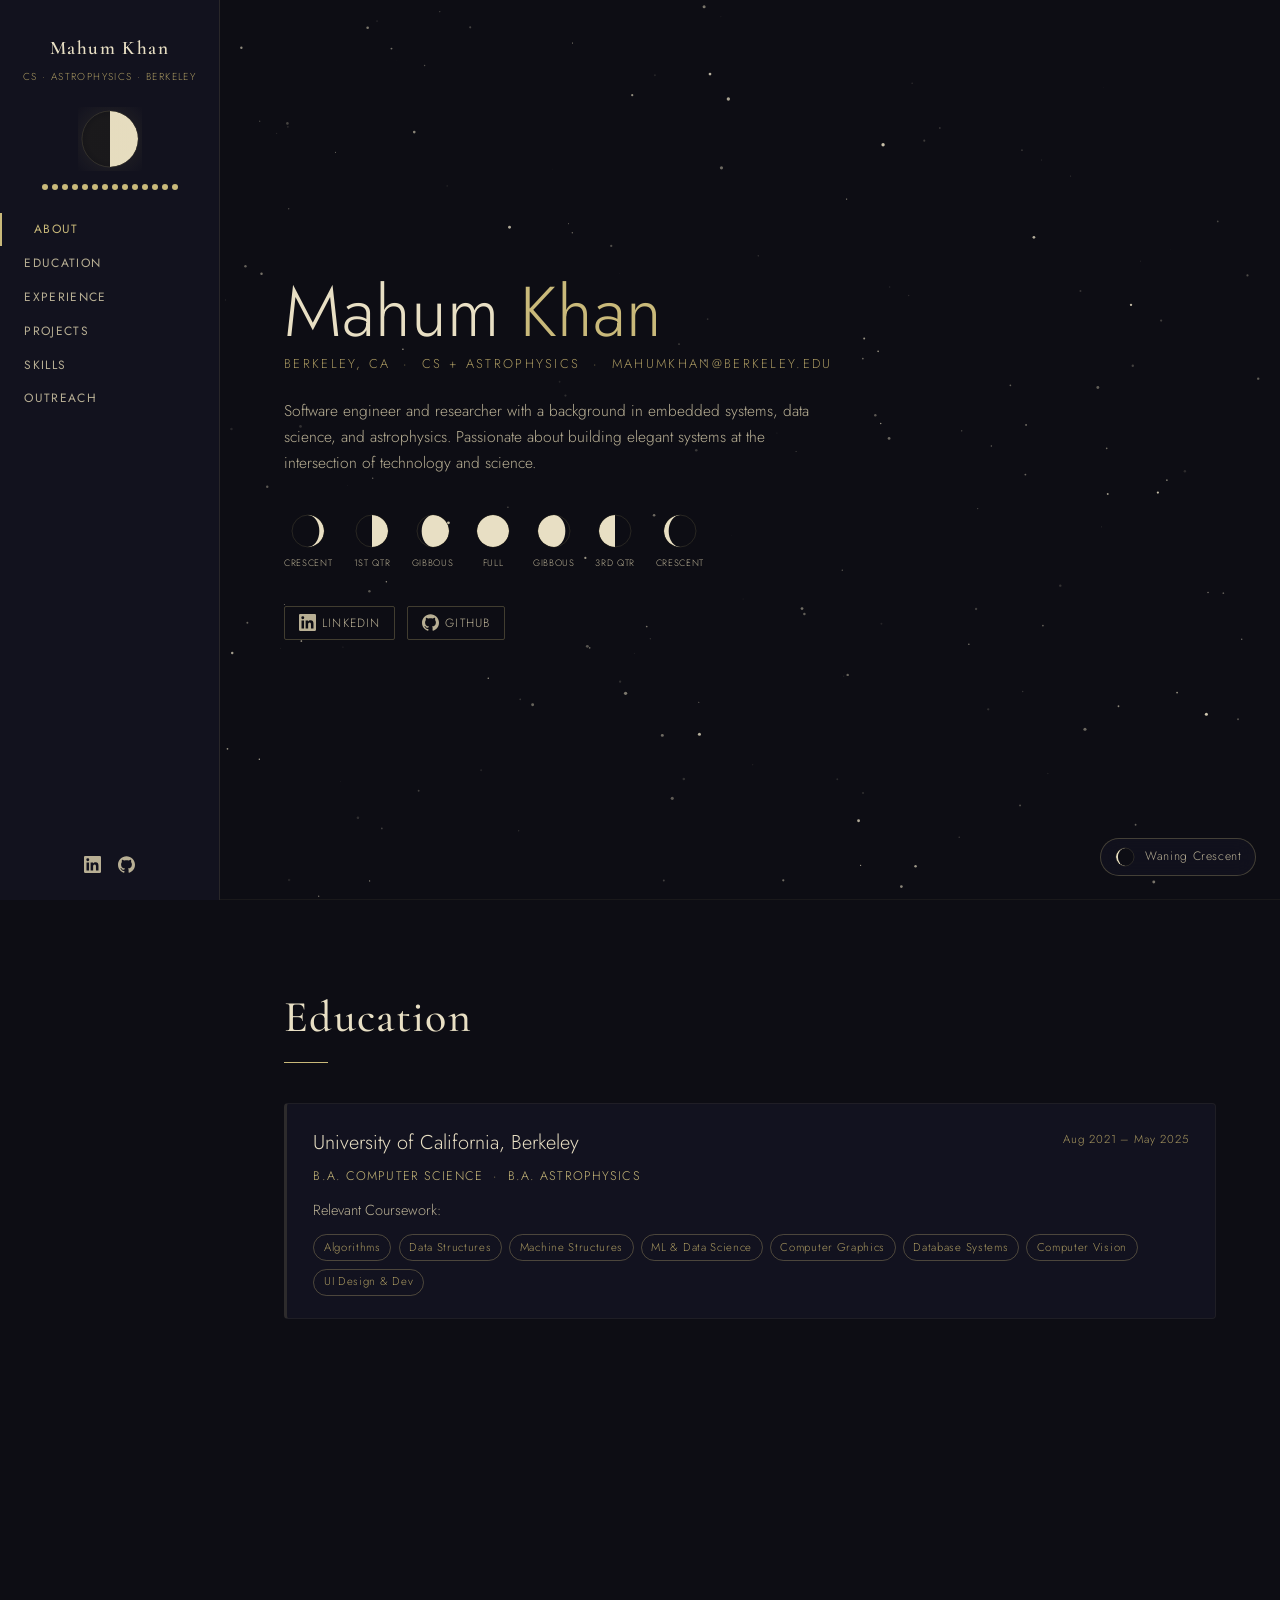
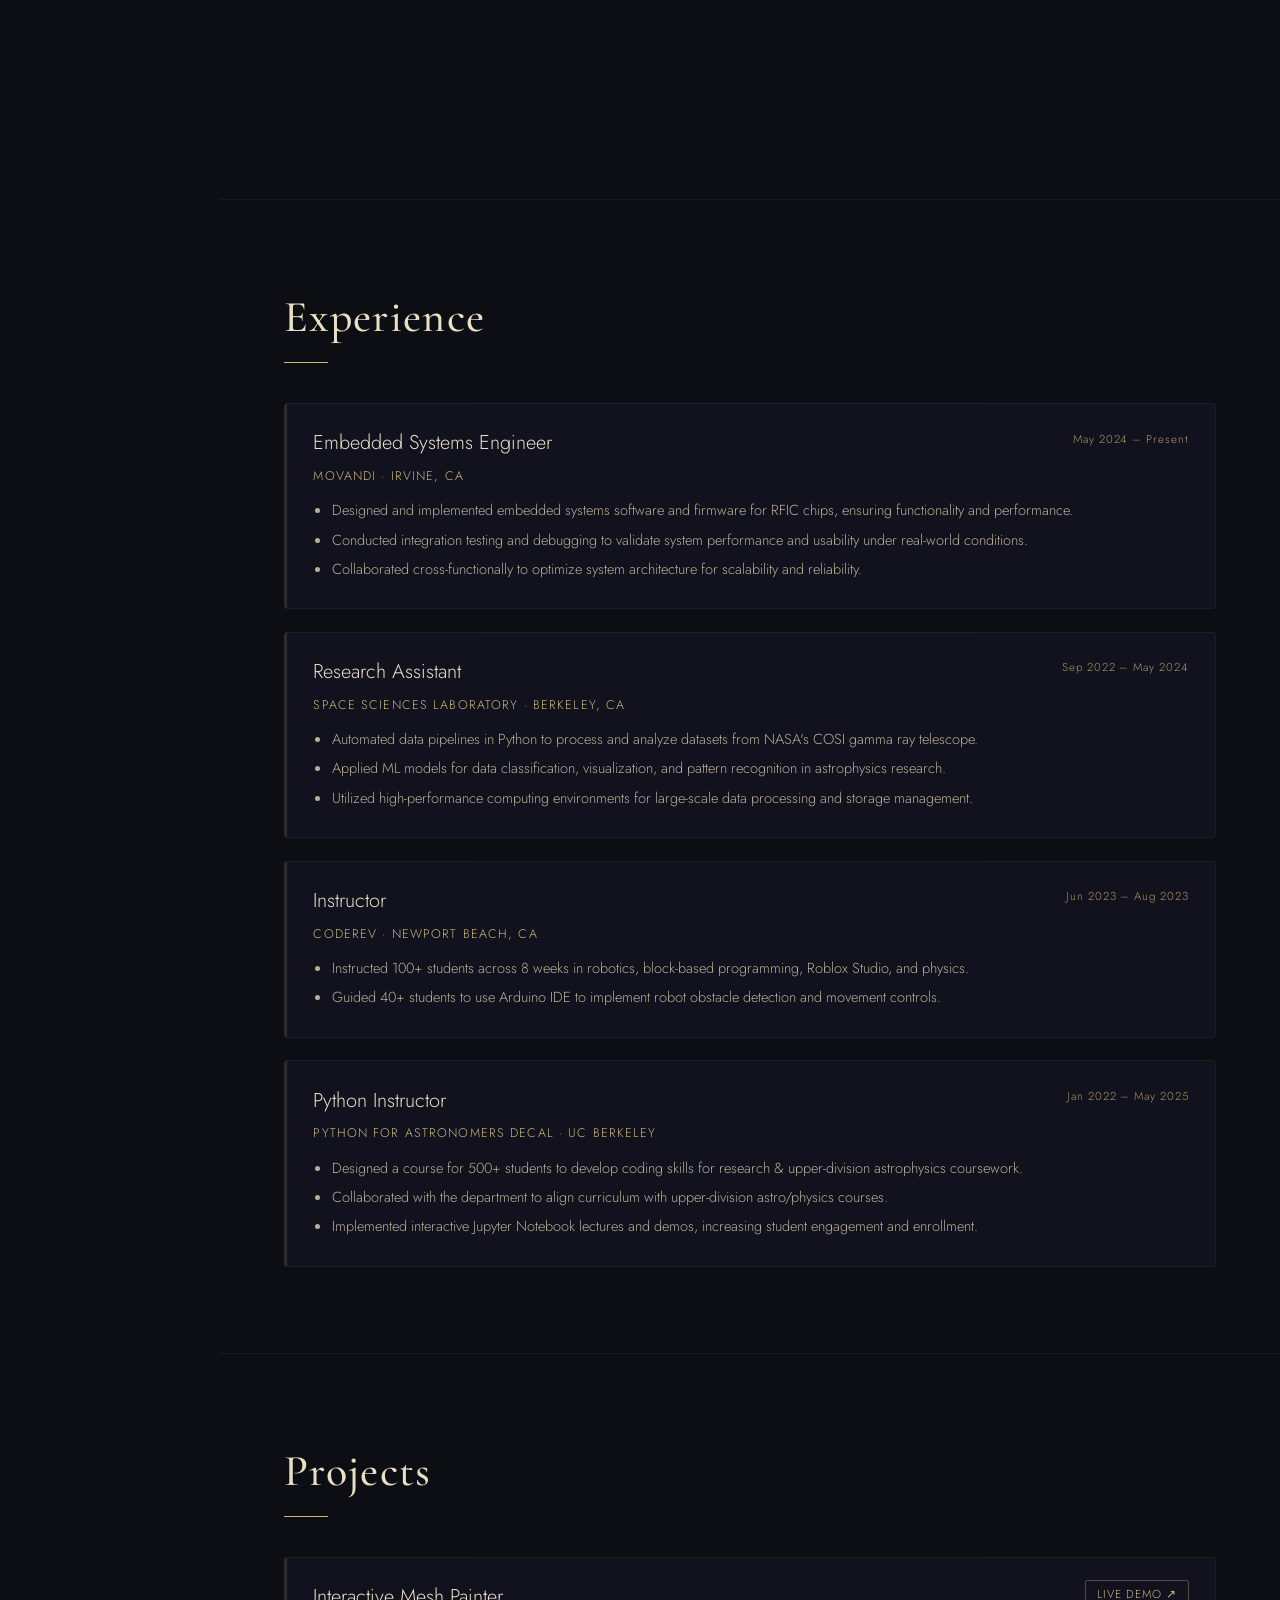
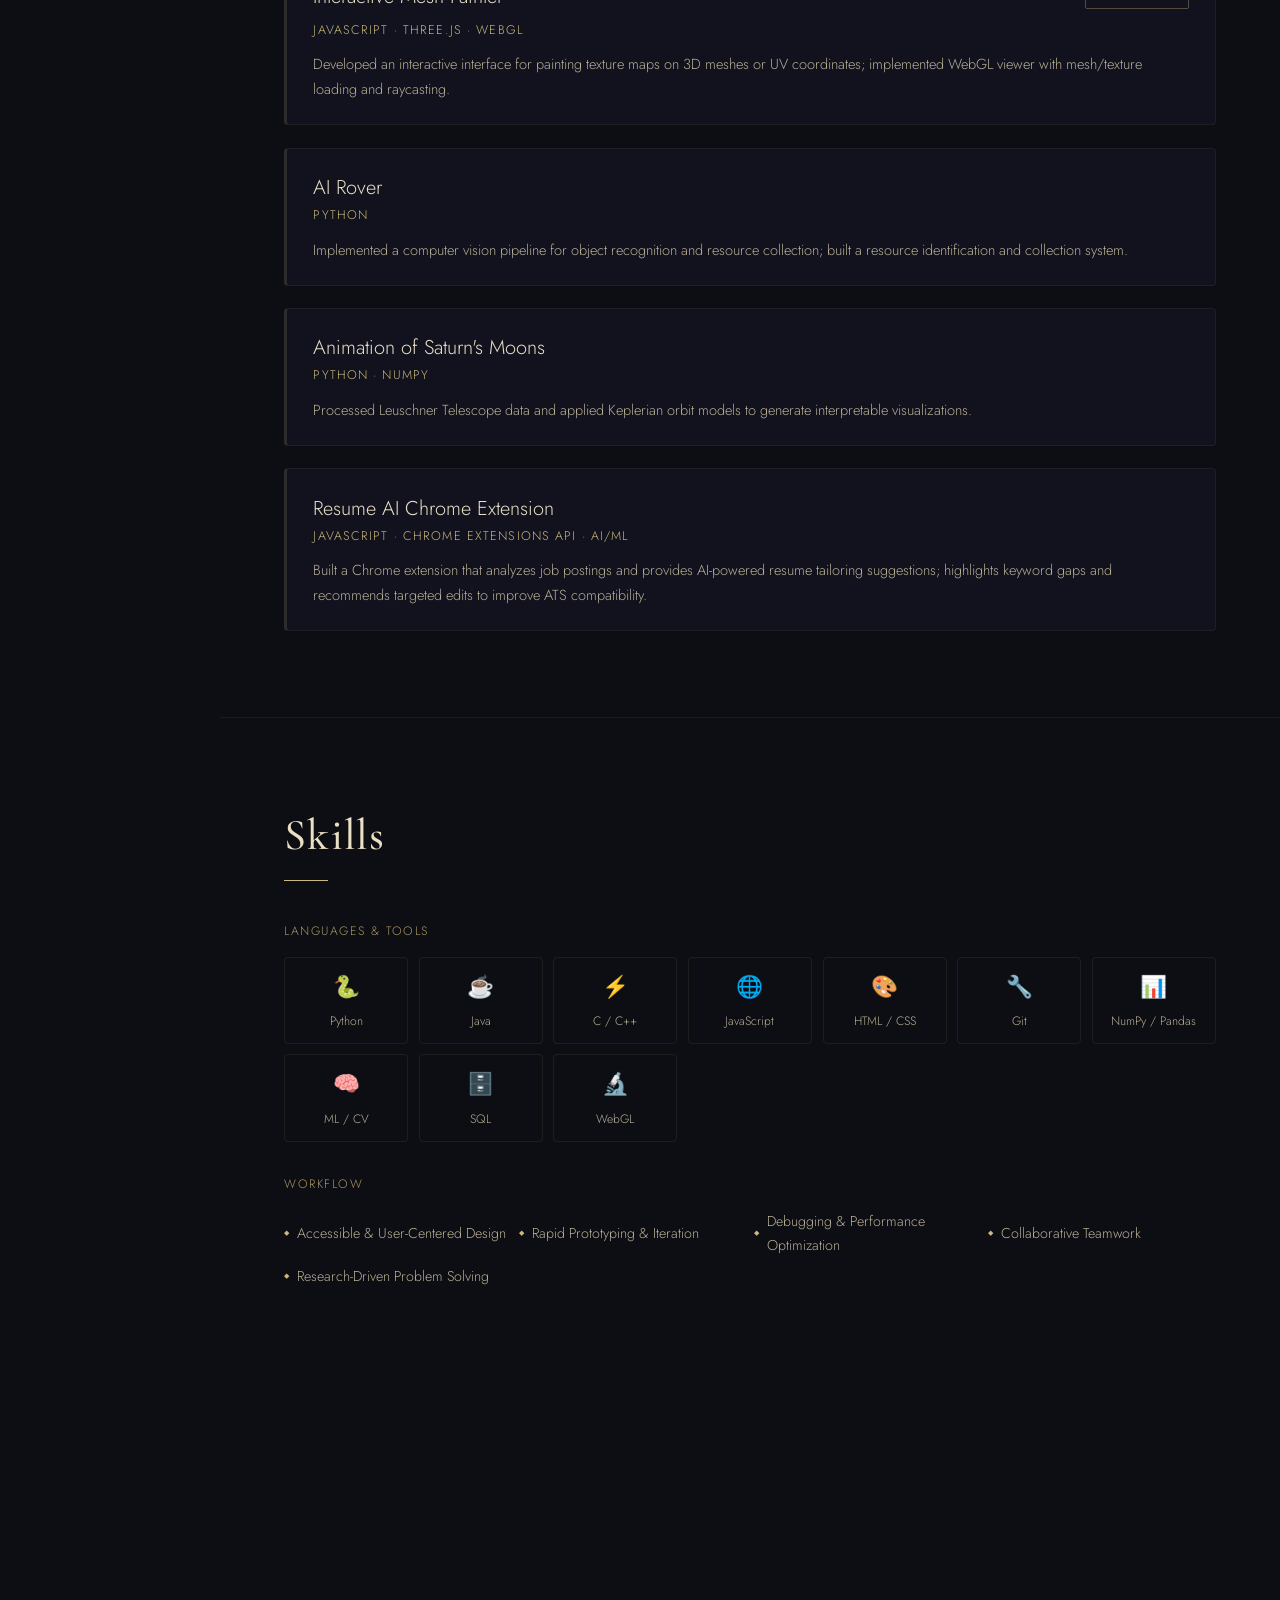
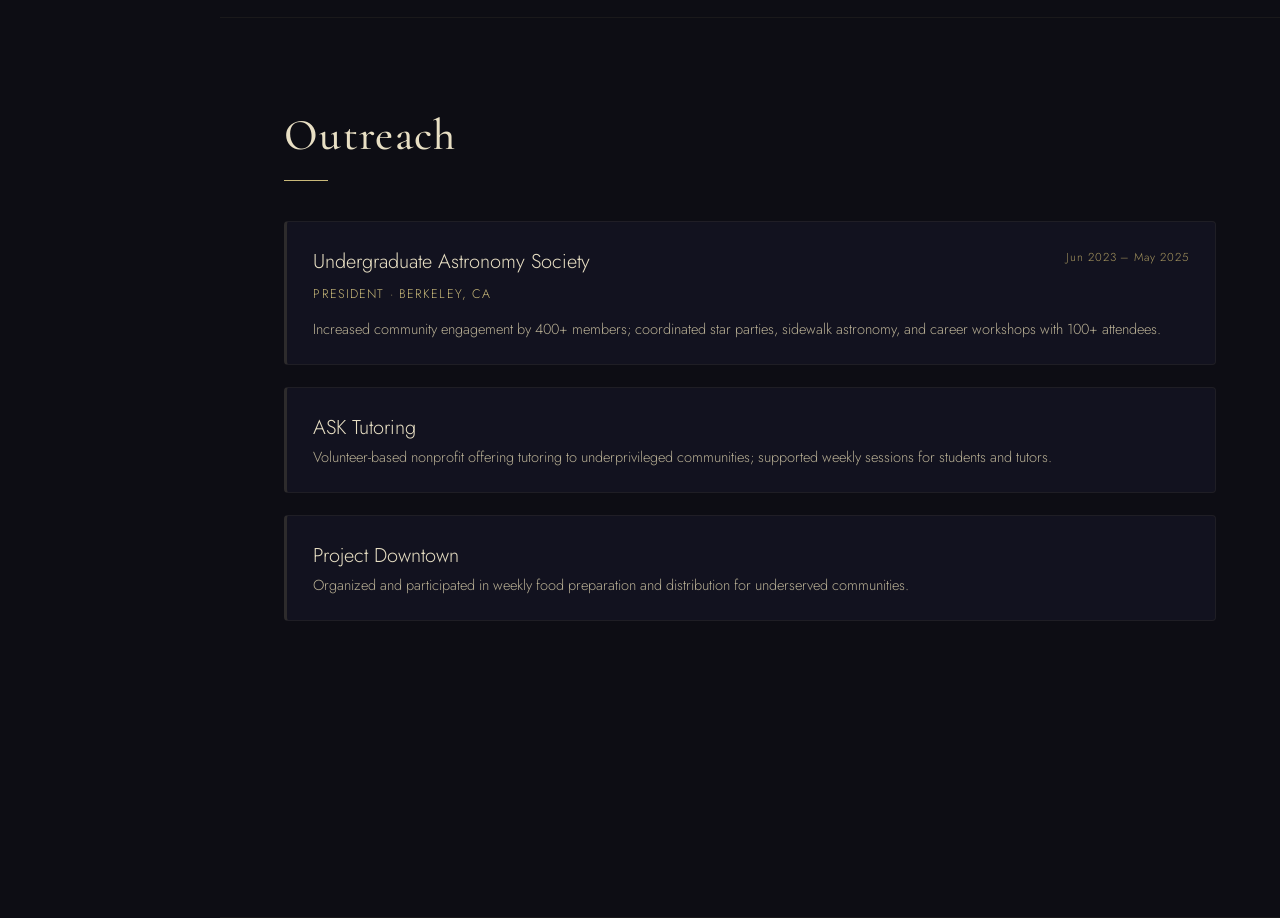
==== index.html @ d9995f53 "Add Interactive Mesh Painter demo as live sub-page - Copied project into demo/ folder (Three.js WebG" ====
<!DOCTYPE html>
<html lang="en">
<head>
  <meta charset="utf-8">
  <meta name="viewport" content="width=device-width, initial-scale=1">
  <meta name="description" content="Mahum Khan — CS + Astrophysics, UC Berkeley">
  <title>Mahum Khan</title>
  <link rel="icon" href="data:image/svg+xml,<svg xmlns='http://www.w3.org/2000/svg' viewBox='0 0 100 100'><text y='.9em' font-size='90'>🌙</text></svg>">
  <link rel="preconnect" href="https://fonts.googleapis.com">
  <link rel="preconnect" href="https://fonts.gstatic.com" crossorigin>
  <link href="https://fonts.googleapis.com/css2?family=Cormorant+Garamond:ital,wght@0,300;0,400;0,500;0,600;0,700;1,400&family=Jost:wght@300;400;500;600&display=swap" rel="stylesheet">
  <style>
    *, *::before, *::after { box-sizing: border-box; margin: 0; padding: 0; }

    :root {
      --navy:      #0d0d14;
      --navy-mid:  #12121e;
      --navy-card: rgba(26,26,46,0.45);
      --gold:      #c9b97a;
      --gold-dim:  #a99860;
      --cream:     #e8dfc4;
      --cream-dim: #b8af94;
      --sidebar-w: 220px;
    }

    html { scroll-behavior: smooth; }

    body {
      background: var(--navy);
      color: var(--cream);
      font-family: 'Jost', sans-serif;
      font-weight: 300;
      line-height: 1.7;
      overflow-x: hidden;
    }

    h1, h2, h3, h4 {
      font-family: 'Cormorant Garamond', serif;
      font-weight: 500;
      letter-spacing: 0.03em;
    }

    a { color: var(--gold); text-decoration: none; transition: color 0.2s; }
    a:hover { color: var(--cream); }

    /* ── Starfield ── */
    #starfield {
      position: fixed;
      inset: 0;
      z-index: 0;
      pointer-events: none;
    }

    /* ── Sidebar ── */
    #sidebar {
      position: fixed;
      left: 0; top: 0; bottom: 0;
      width: var(--sidebar-w);
      background: var(--navy-mid);
      border-right: 1px solid rgba(201,185,122,0.12);
      z-index: 10;
      display: flex;
      flex-direction: column;
      align-items: center;
      padding: 2rem 0 1.5rem;
    }

    #sidebar-name {
      font-family: 'Cormorant Garamond', serif;
      font-size: 1.2rem;
      font-weight: 600;
      color: var(--cream);
      letter-spacing: 0.08em;
      text-align: center;
      padding: 0 1rem;
      margin-bottom: 0.2rem;
    }

    #sidebar-sub {
      font-size: 0.63rem;
      color: var(--gold-dim);
      letter-spacing: 0.14em;
      text-transform: uppercase;
      text-align: center;
      padding: 0 1rem;
      margin-bottom: 1.4rem;
    }

    #moon-canvas {
      display: block;
      margin: 0 auto 0.8rem;
    }

    #phase-dots {
      display: flex;
      gap: 4px;
      margin-bottom: 1.4rem;
      flex-wrap: wrap;
      justify-content: center;
      padding: 0 1.2rem;
    }

    .phase-dot {
      width: 6px; height: 6px;
      border-radius: 50%;
      background: var(--gold);
    }

    #sidebar-nav { list-style: none; width: 100%; flex: 1; }

    #sidebar-nav li a {
      display: block;
      padding: 0.42rem 1.4rem;
      font-size: 0.75rem;
      font-weight: 400;
      letter-spacing: 0.11em;
      text-transform: uppercase;
      color: var(--cream-dim);
      border-left: 2px solid transparent;
      transition: color 0.25s, padding-left 0.25s, border-color 0.25s;
    }

    #sidebar-nav li a:hover,
    #sidebar-nav li a.active {
      color: var(--gold);
      padding-left: 2rem;
      border-left-color: var(--gold);
    }

    #sidebar-socials {
      display: flex;
      gap: 1.1rem;
      padding-top: 1rem;
    }

    #sidebar-socials a {
      color: var(--cream-dim);
      transition: color 0.2s, transform 0.2s;
    }
    #sidebar-socials a:hover { color: var(--gold); transform: translateY(-2px); }

    .icon-svg { width: 17px; height: 17px; fill: currentColor; vertical-align: middle; }

    /* ── Main ── */
    #main { margin-left: var(--sidebar-w); position: relative; z-index: 1; }

    /* ── Sections ── */
    .section {
      min-height: 100vh;
      padding: 5rem 4rem 4rem;
      border-bottom: 1px solid rgba(201,185,122,0.07);
      opacity: 0;
      transform: translateY(28px);
      transition: opacity 0.7s ease, transform 0.7s ease;
    }
    .section.visible { opacity: 1; transform: none; }
    #about { opacity: 1; transform: none; }

    .section-title {
      font-size: 2.75rem;
      color: var(--cream);
      margin-bottom: 2.5rem;
    }
    .section-title::after {
      content: '';
      display: block;
      width: 44px; height: 1px;
      background: var(--gold);
      margin-top: 0.45rem;
    }

    /* ── Hero ── */
    #about {
      display: flex;
      flex-direction: column;
      justify-content: center;
    }

    .hero-name {
      font-size: 4.4rem;
      font-weight: 300;
      line-height: 1.05;
      color: var(--cream);
      margin-bottom: 0.3rem;
    }
    .hero-name span { color: var(--gold); }

    .hero-sub {
      font-size: 0.8rem;
      letter-spacing: 0.18em;
      text-transform: uppercase;
      color: var(--gold-dim);
      margin-bottom: 1.4rem;
    }

    .hero-bio {
      max-width: 540px;
      color: var(--cream-dim);
      margin-bottom: 2.2rem;
      font-size: 0.97rem;
    }

    .moon-phases-strip {
      display: flex;
      gap: 1.3rem;
      align-items: flex-end;
      margin-bottom: 2.2rem;
      flex-wrap: wrap;
    }

    .moon-phase-icon {
      display: flex;
      flex-direction: column;
      align-items: center;
      gap: 0.3rem;
    }

    .moon-phase-icon span {
      font-size: 0.58rem;
      letter-spacing: 0.07em;
      text-transform: uppercase;
      color: var(--cream-dim);
    }

    .hero-socials { display: flex; gap: 0.75rem; flex-wrap: wrap; }

    .hero-socials a {
      display: inline-flex;
      align-items: center;
      gap: 0.4rem;
      font-size: 0.75rem;
      letter-spacing: 0.1em;
      text-transform: uppercase;
      color: var(--cream-dim);
      border: 1px solid rgba(201,185,122,0.28);
      padding: 0.38rem 0.85rem;
      border-radius: 2px;
      transition: all 0.25s;
    }
    .hero-socials a:hover {
      color: var(--gold);
      border-color: var(--gold);
      background: rgba(201,185,122,0.06);
    }

    /* ── Cards ── */
    .card {
      background: var(--navy-card);
      border: 1px solid rgba(201,185,122,0.08);
      border-left: 3px solid rgba(201,185,122,0.15);
      border-radius: 4px;
      padding: 1.4rem 1.65rem;
      margin-bottom: 1.4rem;
      transition: border-left-color 0.35s, background 0.3s, transform 0.25s;
    }
    .card:hover {
      border-left-color: var(--gold);
      background: rgba(26,26,46,0.72);
      transform: translateX(4px);
    }

    .card-header {
      display: flex;
      justify-content: space-between;
      align-items: flex-start;
      flex-wrap: wrap;
      gap: 0.4rem;
      margin-bottom: 0.35rem;
    }

    .card-title { font-size: 1.25rem; color: var(--cream); }
    .card-title a { color: var(--cream); }
    .card-title a:hover { color: var(--gold); }

    .card-date {
      font-size: 0.72rem;
      letter-spacing: 0.08em;
      color: var(--gold-dim);
      white-space: nowrap;
      padding-top: 0.2rem;
    }

    .card-sub {
      font-size: 0.78rem;
      letter-spacing: 0.09em;
      text-transform: uppercase;
      color: var(--gold);
      margin-bottom: 0.7rem;
    }
    .card-sub a { color: var(--gold); }
    .card-sub a:hover { color: var(--cream); }

    .card ul {
      padding-left: 1.15rem;
      color: var(--cream-dim);
      font-size: 0.91rem;
    }
    .card ul li { margin-bottom: 0.28rem; }
    .card p { color: var(--cream-dim); font-size: 0.91rem; }

    /* ── Course pills ── */
    .course-pills {
      display: flex;
      flex-wrap: wrap;
      gap: 0.45rem;
      margin-top: 0.7rem;
    }

    .pill {
      display: inline-block;
      padding: 0.18rem 0.6rem;
      border: 1px solid rgba(201,185,122,0.32);
      border-radius: 20px;
      font-size: 0.71rem;
      letter-spacing: 0.06em;
      color: var(--gold-dim);
      transition: all 0.2s;
    }
    .pill:hover {
      border-color: var(--gold);
      color: var(--cream);
      background: rgba(201,185,122,0.08);
    }

    /* ── Skills ── */
    .skills-label {
      font-size: 0.76rem;
      letter-spacing: 0.13em;
      text-transform: uppercase;
      color: var(--gold-dim);
      margin-bottom: 0.9rem;
    }

    .skills-grid {
      display: grid;
      grid-template-columns: repeat(auto-fill, minmax(110px, 1fr));
      gap: 0.65rem;
      margin-bottom: 2rem;
    }

    .skill-item {
      display: flex;
      flex-direction: column;
      align-items: center;
      gap: 0.35rem;
      padding: 0.7rem 0.5rem;
      border: 1px solid rgba(201,185,122,0.1);
      border-radius: 4px;
      font-size: 0.76rem;
      color: var(--cream-dim);
      text-align: center;
      transition: all 0.25s;
    }
    .skill-item:hover {
      border-color: rgba(201,185,122,0.38);
      color: var(--cream);
      background: rgba(201,185,122,0.05);
    }
    .skill-icon { font-size: 1.35rem; }

    .workflow-list {
      list-style: none;
      display: grid;
      grid-template-columns: repeat(auto-fill, minmax(195px, 1fr));
      gap: 0.45rem;
    }
    .workflow-list li {
      display: flex;
      align-items: center;
      gap: 0.5rem;
      color: var(--cream-dim);
      font-size: 0.89rem;
    }
    .workflow-list li::before {
      content: '◆';
      color: var(--gold);
      font-size: 0.45rem;
      flex-shrink: 0;
    }

    /* ── Moon widget ── */
    #moon-widget {
      position: fixed;
      bottom: 1.5rem;
      right: 1.5rem;
      z-index: 100;
      cursor: default;
    }

    #moon-widget-inner {
      background: rgba(18,18,30,0.92);
      border: 1px solid rgba(201,185,122,0.28);
      border-radius: 50px;
      padding: 0.45rem 0.85rem;
      display: flex;
      align-items: center;
      gap: 0.55rem;
      font-size: 0.76rem;
      color: var(--cream-dim);
      letter-spacing: 0.05em;
      backdrop-filter: blur(10px);
      transition: all 0.25s;
    }
    #moon-widget:hover #moon-widget-inner {
      border-color: var(--gold);
      color: var(--cream);
    }

    #moon-widget-tooltip {
      position: absolute;
      bottom: calc(100% + 8px);
      right: 0;
      background: rgba(18,18,30,0.97);
      border: 1px solid rgba(201,185,122,0.28);
      border-radius: 6px;
      padding: 0.6rem 0.85rem;
      font-size: 0.74rem;
      color: var(--cream);
      white-space: nowrap;
      line-height: 1.6;
      opacity: 0;
      pointer-events: none;
      transition: opacity 0.22s;
      letter-spacing: 0.04em;
      backdrop-filter: blur(10px);
    }
    #moon-widget:hover #moon-widget-tooltip { opacity: 1; }

    /* ── Responsive ── */
    @media (max-width: 768px) {
      #sidebar {
        width: 100%;
        height: auto;
        position: relative;
        flex-direction: row;
        flex-wrap: wrap;
        justify-content: center;
        padding: 1rem;
        border-right: none;
        border-bottom: 1px solid rgba(201,185,122,0.12);
      }
      #main { margin-left: 0; }
      .section { padding: 3rem 1.5rem 2rem; }
      .hero-name { font-size: 2.8rem; }
      #moon-canvas, #phase-dots { display: none; }
    }
  </style>
</head>
<body>

<canvas id="starfield"></canvas>

<nav id="sidebar">
  <div id="sidebar-name">Mahum Khan</div>
  <div id="sidebar-sub">CS · Astrophysics · Berkeley</div>
  <canvas id="moon-canvas" width="64" height="64"></canvas>
  <div id="phase-dots"></div>
  <ul id="sidebar-nav">
    <li><a href="#about"      class="nav-link active">About</a></li>
    <li><a href="#education"  class="nav-link">Education</a></li>
    <li><a href="#experience" class="nav-link">Experience</a></li>
    <li><a href="#projects"   class="nav-link">Projects</a></li>
    <li><a href="#skills"     class="nav-link">Skills</a></li>
    <li><a href="#outreach"   class="nav-link">Outreach</a></li>
  </ul>
  <div id="sidebar-socials">
    <a href="https://www.linkedin.com/in/mahum-khan-7618191b5" target="_blank" aria-label="LinkedIn">
      <svg class="icon-svg" viewBox="0 0 24 24"><path d="M20.447 20.452h-3.554v-5.569c0-1.328-.027-3.037-1.852-3.037-1.853 0-2.136 1.445-2.136 2.939v5.667H9.351V9h3.414v1.561h.046c.477-.9 1.637-1.85 3.37-1.85 3.601 0 4.267 2.37 4.267 5.455v6.286zM5.337 7.433a2.062 2.062 0 01-2.063-2.065 2.064 2.064 0 112.063 2.065zm1.782 13.019H3.555V9h3.564v11.452zM22.225 0H1.771C.792 0 0 .774 0 1.729v20.542C0 23.227.792 24 1.771 24h20.451C23.2 24 24 23.227 24 22.271V1.729C24 .774 23.2 0 22.222 0h.003z"/></svg>
    </a>
    <a href="https://github.com/mahumkhan1" target="_blank" aria-label="GitHub">
      <svg class="icon-svg" viewBox="0 0 24 24"><path d="M12 .297c-6.63 0-12 5.373-12 12 0 5.303 3.438 9.8 8.205 11.385.6.113.82-.258.82-.577 0-.285-.01-1.04-.015-2.04-3.338.724-4.042-1.61-4.042-1.61C4.422 18.07 3.633 17.7 3.633 17.7c-1.087-.744.084-.729.084-.729 1.205.084 1.838 1.236 1.838 1.236 1.07 1.835 2.809 1.305 3.495.998.108-.776.417-1.305.76-1.605-2.665-.3-5.466-1.332-5.466-5.93 0-1.31.465-2.38 1.235-3.22-.135-.303-.54-1.523.105-3.176 0 0 1.005-.322 3.3 1.23.96-.267 1.98-.399 3-.405 1.02.006 2.04.138 3 .405 2.28-1.552 3.285-1.23 3.285-1.23.645 1.653.24 2.873.12 3.176.765.84 1.23 1.91 1.23 3.22 0 4.61-2.805 5.625-5.475 5.92.42.36.81 1.096.81 2.22 0 1.606-.015 2.896-.015 3.286 0 .315.21.69.825.57C20.565 22.092 24 17.592 24 12.297c0-6.627-5.373-12-12-12"/></svg>
    </a>
  </div>
</nav>

<main id="main">

  <!-- About -->
  <section class="section" id="about">
    <div class="hero-name">Mahum <span>Khan</span></div>
    <div class="hero-sub">Berkeley, CA &nbsp;·&nbsp; CS + Astrophysics &nbsp;·&nbsp; mahumkhan@berkeley.edu</div>
    <p class="hero-bio">
      Software engineer and researcher with a background in embedded systems, data science, and astrophysics. Passionate about building elegant systems at the intersection of technology and science.
    </p>
    <div class="moon-phases-strip" id="moon-phases-strip"></div>
    <div class="hero-socials">
      <a href="https://www.linkedin.com/in/mahum-khan-7618191b5" target="_blank">
        <svg class="icon-svg" viewBox="0 0 24 24"><path d="M20.447 20.452h-3.554v-5.569c0-1.328-.027-3.037-1.852-3.037-1.853 0-2.136 1.445-2.136 2.939v5.667H9.351V9h3.414v1.561h.046c.477-.9 1.637-1.85 3.37-1.85 3.601 0 4.267 2.37 4.267 5.455v6.286zM5.337 7.433a2.062 2.062 0 01-2.063-2.065 2.064 2.064 0 112.063 2.065zm1.782 13.019H3.555V9h3.564v11.452zM22.225 0H1.771C.792 0 0 .774 0 1.729v20.542C0 23.227.792 24 1.771 24h20.451C23.2 24 24 23.227 24 22.271V1.729C24 .774 23.2 0 22.222 0h.003z"/></svg>
        LinkedIn
      </a>
      <a href="https://github.com/mahumkhan1" target="_blank">
        <svg class="icon-svg" viewBox="0 0 24 24"><path d="M12 .297c-6.63 0-12 5.373-12 12 0 5.303 3.438 9.8 8.205 11.385.6.113.82-.258.82-.577 0-.285-.01-1.04-.015-2.04-3.338.724-4.042-1.61-4.042-1.61C4.422 18.07 3.633 17.7 3.633 17.7c-1.087-.744.084-.729.084-.729 1.205.084 1.838 1.236 1.838 1.236 1.07 1.835 2.809 1.305 3.495.998.108-.776.417-1.305.76-1.605-2.665-.3-5.466-1.332-5.466-5.93 0-1.31.465-2.38 1.235-3.22-.135-.303-.54-1.523.105-3.176 0 0 1.005-.322 3.3 1.23.96-.267 1.98-.399 3-.405 1.02.006 2.04.138 3 .405 2.28-1.552 3.285-1.23 3.285-1.23.645 1.653.24 2.873.12 3.176.765.84 1.23 1.91 1.23 3.22 0 4.61-2.805 5.625-5.475 5.92.42.36.81 1.096.81 2.22 0 1.606-.015 2.896-.015 3.286 0 .315.21.69.825.57C20.565 22.092 24 17.592 24 12.297c0-6.627-5.373-12-12-12"/></svg>
        GitHub
      </a>
    </div>
  </section>

  <!-- Education -->
  <section class="section" id="education">
    <h2 class="section-title">Education</h2>
    <div class="card">
      <div class="card-header">
        <div class="card-title">
          <a href="https://www.berkeley.edu" target="_blank" rel="noopener">University of California, Berkeley</a>
        </div>
        <div class="card-date">Aug 2021 – May 2025</div>
      </div>
      <div class="card-sub">B.A. Computer Science &nbsp;·&nbsp; B.A. Astrophysics</div>
      <p>Relevant Coursework:</p>
      <div class="course-pills">
        <a class="pill" href="https://cs170.org/" target="_blank" rel="noopener">Algorithms</a>
        <a class="pill" href="https://inst.eecs.berkeley.edu/~cs61b/" target="_blank" rel="noopener">Data Structures</a>
        <a class="pill" href="https://cs61c.org/" target="_blank" rel="noopener">Machine Structures</a>
        <a class="pill" href="https://ds100.org" target="_blank" rel="noopener">ML &amp; Data Science</a>
        <a class="pill" href="https://cs184.eecs.berkeley.edu/" target="_blank" rel="noopener">Computer Graphics</a>
        <a class="pill" href="https://cs186berkeley.net/" target="_blank" rel="noopener">Database Systems</a>
        <a class="pill" href="https://cs280.computer-vision.org/" target="_blank" rel="noopener">Computer Vision</a>
        <a class="pill" href="https://www.ischool.berkeley.edu/courses/info/213" target="_blank" rel="noopener">UI Design &amp; Dev</a>
      </div>
    </div>
  </section>

  <!-- Experience -->
  <section class="section" id="experience">
    <h2 class="section-title">Experience</h2>

    <div class="card">
      <div class="card-header">
        <div class="card-title">Embedded Systems Engineer</div>
        <div class="card-date">May 2024 – Present</div>
      </div>
      <div class="card-sub"><a href="https://movandi.com/" target="_blank" rel="noopener">Movandi</a> · Irvine, CA</div>
      <ul>
        <li>Designed and implemented embedded systems software and firmware for RFIC chips, ensuring functionality and performance.</li>
        <li>Conducted integration testing and debugging to validate system performance and usability under real-world conditions.</li>
        <li>Collaborated cross-functionally to optimize system architecture for scalability and reliability.</li>
      </ul>
    </div>

    <div class="card">
      <div class="card-header">
        <div class="card-title">Research Assistant</div>
        <div class="card-date">Sep 2022 – May 2024</div>
      </div>
      <div class="card-sub"><a href="https://www.ssl.berkeley.edu/nasa-selects-gamma-ray-telescope-to-chart-milky-way-evolution/" target="_blank" rel="noopener">Space Sciences Laboratory</a> · Berkeley, CA</div>
      <ul>
        <li>Automated data pipelines in Python to process and analyze datasets from NASA's COSI gamma ray telescope.</li>
        <li>Applied ML models for data classification, visualization, and pattern recognition in astrophysics research.</li>
        <li>Utilized high-performance computing environments for large-scale data processing and storage management.</li>
      </ul>
    </div>

    <div class="card">
      <div class="card-header">
        <div class="card-title">Instructor</div>
        <div class="card-date">Jun 2023 – Aug 2023</div>
      </div>
      <div class="card-sub"><a href="https://www.coderevkids.com" target="_blank" rel="noopener">CodeREV</a> · Newport Beach, CA</div>
      <ul>
        <li>Instructed 100+ students across 8 weeks in robotics, block-based programming, Roblox Studio, and physics.</li>
        <li>Guided 40+ students to use Arduino IDE to implement robot obstacle detection and movement controls.</li>
      </ul>
    </div>

    <div class="card">
      <div class="card-header">
        <div class="card-title">Python Instructor</div>
        <div class="card-date">Jan 2022 – May 2025</div>
      </div>
      <div class="card-sub"><a href="https://pythondecal.github.io/curriculum.html" target="_blank" rel="noopener">Python for Astronomers DeCal</a> · UC Berkeley</div>
      <ul>
        <li>Designed a course for 500+ students to develop coding skills for research &amp; upper-division astrophysics coursework.</li>
        <li>Collaborated with the department to align curriculum with upper-division astro/physics courses.</li>
        <li>Implemented interactive Jupyter Notebook lectures and demos, increasing student engagement and enrollment.</li>
      </ul>
    </div>
  </section>

  <!-- Projects -->
  <section class="section" id="projects">
    <h2 class="section-title">Projects</h2>

    <div class="card">
      <div class="card-header">
        <div class="card-title">
          <a href="https://beckyfeng08.github.io/subpages/cs184/finalproject/finalprojectpage.html" target="_blank" rel="noopener">Interactive Mesh Painter</a>
        </div>
        <a href="demo/index.html" target="_blank" style="font-size:0.72rem;letter-spacing:0.09em;text-transform:uppercase;color:var(--gold);border:1px solid rgba(201,185,122,0.35);padding:0.22rem 0.65rem;border-radius:2px;white-space:nowrap;transition:all 0.2s;align-self:flex-start;" onmouseover="this.style.borderColor='var(--gold)';this.style.background='rgba(201,185,122,0.08)'" onmouseout="this.style.background=''">Live Demo ↗</a>
      </div>
      <div class="card-sub">JavaScript · Three.js · WebGL</div>
      <p>Developed an interactive interface for painting texture maps on 3D meshes or UV coordinates; implemented WebGL viewer with mesh/texture loading and raycasting.</p>
    </div>

    <div class="card">
      <div class="card-title">
        <a href="https://stac.studentorg.berkeley.edu/project/rover" target="_blank" rel="noopener">AI Rover</a>
      </div>
      <div class="card-sub">Python</div>
      <p>Implemented a computer vision pipeline for object recognition and resource collection; built a resource identification and collection system.</p>
    </div>

    <div class="card">
      <div class="card-title">
        <a href="https://tinyurl.com/sarturnsmoonanimation" target="_blank" rel="noopener">Animation of Saturn's Moons</a>
      </div>
      <div class="card-sub">Python · NumPy</div>
      <p>Processed Leuschner Telescope data and applied Keplerian orbit models to generate interpretable visualizations.</p>
    </div>

    <div class="card">
      <div class="card-title">Resume AI Chrome Extension</div>
      <div class="card-sub">JavaScript · Chrome Extensions API · AI/ML</div>
      <p>Built a Chrome extension that analyzes job postings and provides AI-powered resume tailoring suggestions; highlights keyword gaps and recommends targeted edits to improve ATS compatibility.</p>
    </div>
  </section>

  <!-- Skills -->
  <section class="section" id="skills">
    <h2 class="section-title">Skills</h2>
    <div class="skills-label">Languages &amp; Tools</div>
    <div class="skills-grid">
      <div class="skill-item"><span class="skill-icon">🐍</span>Python</div>
      <div class="skill-item"><span class="skill-icon">☕</span>Java</div>
      <div class="skill-item"><span class="skill-icon">⚡</span>C / C++</div>
      <div class="skill-item"><span class="skill-icon">🌐</span>JavaScript</div>
      <div class="skill-item"><span class="skill-icon">🎨</span>HTML / CSS</div>
      <div class="skill-item"><span class="skill-icon">🔧</span>Git</div>
      <div class="skill-item"><span class="skill-icon">📊</span>NumPy / Pandas</div>
      <div class="skill-item"><span class="skill-icon">🧠</span>ML / CV</div>
      <div class="skill-item"><span class="skill-icon">🗄️</span>SQL</div>
      <div class="skill-item"><span class="skill-icon">🔬</span>WebGL</div>
    </div>
    <div class="skills-label" style="margin-top:1.5rem;">Workflow</div>
    <ul class="workflow-list">
      <li>Accessible &amp; User-Centered Design</li>
      <li>Rapid Prototyping &amp; Iteration</li>
      <li>Debugging &amp; Performance Optimization</li>
      <li>Collaborative Teamwork</li>
      <li>Research-Driven Problem Solving</li>
    </ul>
  </section>

  <!-- Outreach -->
  <section class="section" id="outreach">
    <h2 class="section-title">Outreach</h2>

    <div class="card">
      <div class="card-header">
        <div class="card-title">
          <a href="https://uas.astro.berkeley.edu/" target="_blank" rel="noopener">Undergraduate Astronomy Society</a>
        </div>
        <div class="card-date">Jun 2023 – May 2025</div>
      </div>
      <div class="card-sub">President · Berkeley, CA</div>
      <p>Increased community engagement by 400+ members; coordinated star parties, sidewalk astronomy, and career workshops with 100+ attendees.</p>
    </div>

    <div class="card">
      <div class="card-title">
        <a href="https://asktutoring.org/" target="_blank" rel="noopener">ASK Tutoring</a>
      </div>
      <p>Volunteer-based nonprofit offering tutoring to underprivileged communities; supported weekly sessions for students and tutors.</p>
    </div>

    <div class="card">
      <div class="card-title">
        <a href="https://projectdowntown.org/" target="_blank" rel="noopener">Project Downtown</a>
      </div>
      <p>Organized and participated in weekly food preparation and distribution for underserved communities.</p>
    </div>
  </section>

</main>

<!-- Moon Widget -->
<div id="moon-widget">
  <div id="moon-widget-inner">
    <canvas id="widget-moon" width="22" height="22"></canvas>
    <span id="widget-phase-name">—</span>
  </div>
  <div id="moon-widget-tooltip">
    <div id="widget-tooltip-content"></div>
  </div>
</div>

<script>
// ── Moon phase math ────────────────────────────────────────────────────────────
const SYNODIC = 29.53058867;
const KNOWN_NEW_MOON_MS = new Date('2000-01-06T18:14:00Z').getTime();

function getMoonPhase(date) {
  const elapsed = (date.getTime() - KNOWN_NEW_MOON_MS) / 86400000;
  const age = ((elapsed % SYNODIC) + SYNODIC) % SYNODIC;
  const illumination = (1 - Math.cos(2 * Math.PI * age / SYNODIC)) / 2;
  return { age, illumination };
}

function getPhaseName(age) {
  const p = age / SYNODIC;
  if (p < 0.025 || p >= 0.975) return 'New Moon';
  if (p < 0.25)  return 'Waxing Crescent';
  if (p < 0.275) return 'First Quarter';
  if (p < 0.5)   return 'Waxing Gibbous';
  if (p < 0.525) return 'Full Moon';
  if (p < 0.75)  return 'Waning Gibbous';
  if (p < 0.775) return 'Last Quarter';
  return 'Waning Crescent';
}

const todayPhase = getMoonPhase(new Date());

// ── Draw moon on canvas ────────────────────────────────────────────────────────
// Algorithm:
//   Waxing (p<0.5): right side lit. Crescent (p<0.25): dark ellipse on right.
//                   Gibbous (p>0.25): lit ellipse added to left.
//   Waning (p>0.5): left side lit.  Gibbous (p<0.75): lit ellipse added to right.
//                   Crescent (p>0.75): dark ellipse on left.
//   Ellipse x-radius = |cos(phi)| * r where phi = p*2π.
function drawMoon(ctx, cx, cy, r, age, glow) {
  const W = ctx.canvas.width, H = ctx.canvas.height;
  ctx.clearRect(0, 0, W, H);

  const p   = age / SYNODIC;
  const phi = p * 2 * Math.PI;
  const LIGHT = '#e8dfc4';
  const DARK  = '#0d0d14';

  // Dark background disc
  ctx.beginPath();
  ctx.arc(cx, cy, r, 0, 2 * Math.PI);
  ctx.fillStyle = DARK;
  ctx.fill();

  // Clip helper: intersects the disc with left or right half-rectangle, then calls fn
  function halfFill(side, color, shapeIsEllipse, xR) {
    ctx.save();
    ctx.beginPath();
    ctx.arc(cx, cy, r, 0, 2 * Math.PI);
    ctx.clip();                        // restrict to disc
    ctx.beginPath();
    if (side === 'right') ctx.rect(cx,         cy - r - 1, r + 2, 2 * r + 2);
    else                  ctx.rect(cx - r - 2, cy - r - 1, r + 2, 2 * r + 2);
    ctx.clip();                        // restrict to half
    ctx.beginPath();
    if (shapeIsEllipse) ctx.ellipse(cx, cy, xR, r, 0, 0, 2 * Math.PI);
    else                ctx.arc(cx, cy, r, 0, 2 * Math.PI);
    ctx.fillStyle = color;
    ctx.fill();
    ctx.restore();
  }

  if (p >= 0.99 || p <= 0.01) {
    // new moon — leave dark
  } else if (p <= 0.5) {
    // waxing — right half is the lit base
    halfFill('right', LIGHT, false, 0);
    if (p < 0.25) {
      // crescent: dark ellipse trims the lit right half
      const xR = Math.cos(phi) * r;  // cos(0→π/2) → 1→0, always > 0
      if (xR > 0.5) halfFill('right', DARK, true, xR);
    } else if (p > 0.25) {
      // gibbous: lit ellipse expands into left half
      const xR = -Math.cos(phi) * r; // cos(π/2→π) → 0→-1, so -cos > 0
      if (xR > 0.5) halfFill('left', LIGHT, true, xR);
    }
  } else {
    // waning — left half is the lit base
    halfFill('left', LIGHT, false, 0);
    if (p < 0.75) {
      // gibbous: lit ellipse expands into right half
      const xR = -Math.cos(phi) * r; // cos(π→3π/2) → -1→0, so -cos > 0
      if (xR > 0.5) halfFill('right', LIGHT, true, xR);
    } else if (p > 0.75) {
      // crescent: dark ellipse trims the lit left half
      const xR = Math.cos(phi) * r;  // cos(3π/2→2π) → 0→1, always > 0
      if (xR > 0.5) halfFill('left', DARK, true, xR);
    }
  }

  // Glow
  if (glow) {
    const illum = (1 - Math.cos(phi)) / 2;
    if (illum > 0.08) {
      const grad = ctx.createRadialGradient(cx, cy, r * 0.75, cx, cy, r * 1.7);
      grad.addColorStop(0, `rgba(201,185,122,${0.14 * illum})`);
      grad.addColorStop(1, 'rgba(201,185,122,0)');
      ctx.beginPath();
      ctx.arc(cx, cy, r * 1.7, 0, 2 * Math.PI);
      ctx.fillStyle = grad;
      ctx.fill();
    }
  }

  // Rim
  ctx.beginPath();
  ctx.arc(cx, cy, r, 0, 2 * Math.PI);
  ctx.strokeStyle = 'rgba(201,185,122,0.25)';
  ctx.lineWidth = 0.6;
  ctx.stroke();
}

// ── Nav moon with lerp ─────────────────────────────────────────────────────────
const navCtx = document.getElementById('moon-canvas').getContext('2d');
let displayAge = todayPhase.age;
let targetAge  = todayPhase.age;
let rafPending = false;

function animNavMoon() {
  const diff = targetAge - displayAge;
  if (Math.abs(diff) < 0.02) { displayAge = targetAge; rafPending = false; }
  else { displayAge += diff * 0.08; requestAnimationFrame(animNavMoon); }
  drawMoon(navCtx, 32, 32, 28, displayAge, true);
}

function setNavAge(age) {
  targetAge = age;
  if (!rafPending) { rafPending = true; requestAnimationFrame(animNavMoon); }
}

drawMoon(navCtx, 32, 32, 28, todayPhase.age, true);

// ── Phase dots ─────────────────────────────────────────────────────────────────
(function() {
  const wrap = document.getElementById('phase-dots');
  for (let i = 0; i < 14; i++) {
    const d = document.createElement('div');
    d.className = 'phase-dot';
    wrap.appendChild(d);
  }
})();

// ── Moon widget ────────────────────────────────────────────────────────────────
const wCtx = document.getElementById('widget-moon').getContext('2d');
drawMoon(wCtx, 11, 11, 9, todayPhase.age, false);
const pName = getPhaseName(todayPhase.age);
document.getElementById('widget-phase-name').textContent = pName;
document.getElementById('widget-tooltip-content').innerHTML =
  '<strong>' + pName + '</strong><br>' +
  'Illumination: ' + Math.round(todayPhase.illumination * 100) + '%<br>' +
  'Age: ' + todayPhase.age.toFixed(1) + ' days';

// ── Hero phase icon strip ──────────────────────────────────────────────────────
(function() {
  const phases = [
    { label: 'Crescent',  age: SYNODIC * 0.125 },
    { label: '1st Qtr',   age: SYNODIC * 0.25  },
    { label: 'Gibbous',   age: SYNODIC * 0.375 },
    { label: 'Full',      age: SYNODIC * 0.5   },
    { label: 'Gibbous',   age: SYNODIC * 0.625 },
    { label: '3rd Qtr',   age: SYNODIC * 0.75  },
    { label: 'Crescent',  age: SYNODIC * 0.875 },
  ];
  const strip = document.getElementById('moon-phases-strip');
  phases.forEach(ph => {
    const wrap = document.createElement('div');
    wrap.className = 'moon-phase-icon';
    const c = document.createElement('canvas');
    c.width = 38; c.height = 38;
    drawMoon(c.getContext('2d'), 19, 19, 16, ph.age, false);
    const lbl = document.createElement('span');
    lbl.textContent = ph.label;
    wrap.appendChild(c);
    wrap.appendChild(lbl);
    strip.appendChild(wrap);
  });
})();

// ── Scroll → nav moon lerp ─────────────────────────────────────────────────────
window.addEventListener('scroll', () => {
  const max = document.body.scrollHeight - window.innerHeight;
  const ratio = max > 0 ? window.scrollY / max : 0;
  setNavAge(ratio * SYNODIC);
}, { passive: true });

// ── Starfield ──────────────────────────────────────────────────────────────────
const sf = document.getElementById('starfield');
const sc = sf.getContext('2d');
let stars = [];

function resizeSf() { sf.width = window.innerWidth; sf.height = window.innerHeight; }

function mkStars() {
  stars = [];
  for (let i = 0; i < 200; i++) {
    const bright = Math.random() < 0.15; // 15% are bright flashers
    stars.push({
      x:      Math.random() * sf.width,
      y:      Math.random() * sf.height,
      r:      Math.random() * 1.2 + 0.3,
      min:    bright ? 0.05 : 0.1,
      max:    bright ? 1.0  : Math.random() * 0.5 + 0.4,
      period: (Math.random() * 3 + 1) * 1000, // 1–4s — fast, visible twinkle
      off:    Math.random() * Math.PI * 2,
    });
  }
}

function drawStars(t) {
  sc.clearRect(0, 0, sf.width, sf.height);
  stars.forEach(s => {
    // Smooth 0→1→0 pulse using (1 - cos) / 2
    const pulse = (1 - Math.cos((t / s.period) * Math.PI * 2 + s.off)) / 2;
    const a = s.min + (s.max - s.min) * pulse;
    const rr = s.r * (0.85 + 0.3 * pulse); // slight size pulse
    sc.beginPath();
    sc.arc(s.x, s.y, rr, 0, Math.PI * 2);
    sc.fillStyle = 'rgba(232,223,196,' + a + ')';
    sc.fill();
  });
  requestAnimationFrame(drawStars);
}

resizeSf(); mkStars(); requestAnimationFrame(drawStars);
window.addEventListener('resize', () => { resizeSf(); mkStars(); });

// ── Scroll fade-in ─────────────────────────────────────────────────────────────
const fadeObs = new IntersectionObserver(entries => {
  entries.forEach(e => { if (e.isIntersecting) e.target.classList.add('visible'); });
}, { threshold: 0.1 });
document.querySelectorAll('.section:not(#about)').forEach(s => fadeObs.observe(s));

// ── Active nav ─────────────────────────────────────────────────────────────────
const navLinks = document.querySelectorAll('#sidebar-nav .nav-link');
const navObs = new IntersectionObserver(entries => {
  entries.forEach(e => {
    if (e.isIntersecting) {
      navLinks.forEach(l => l.classList.remove('active'));
      const a = document.querySelector('#sidebar-nav a[href="#' + e.target.id + '"]');
      if (a) a.classList.add('active');
    }
  });
}, { threshold: 0.4 });
document.querySelectorAll('.section').forEach(s => navObs.observe(s));
</script>

</body>
</html>
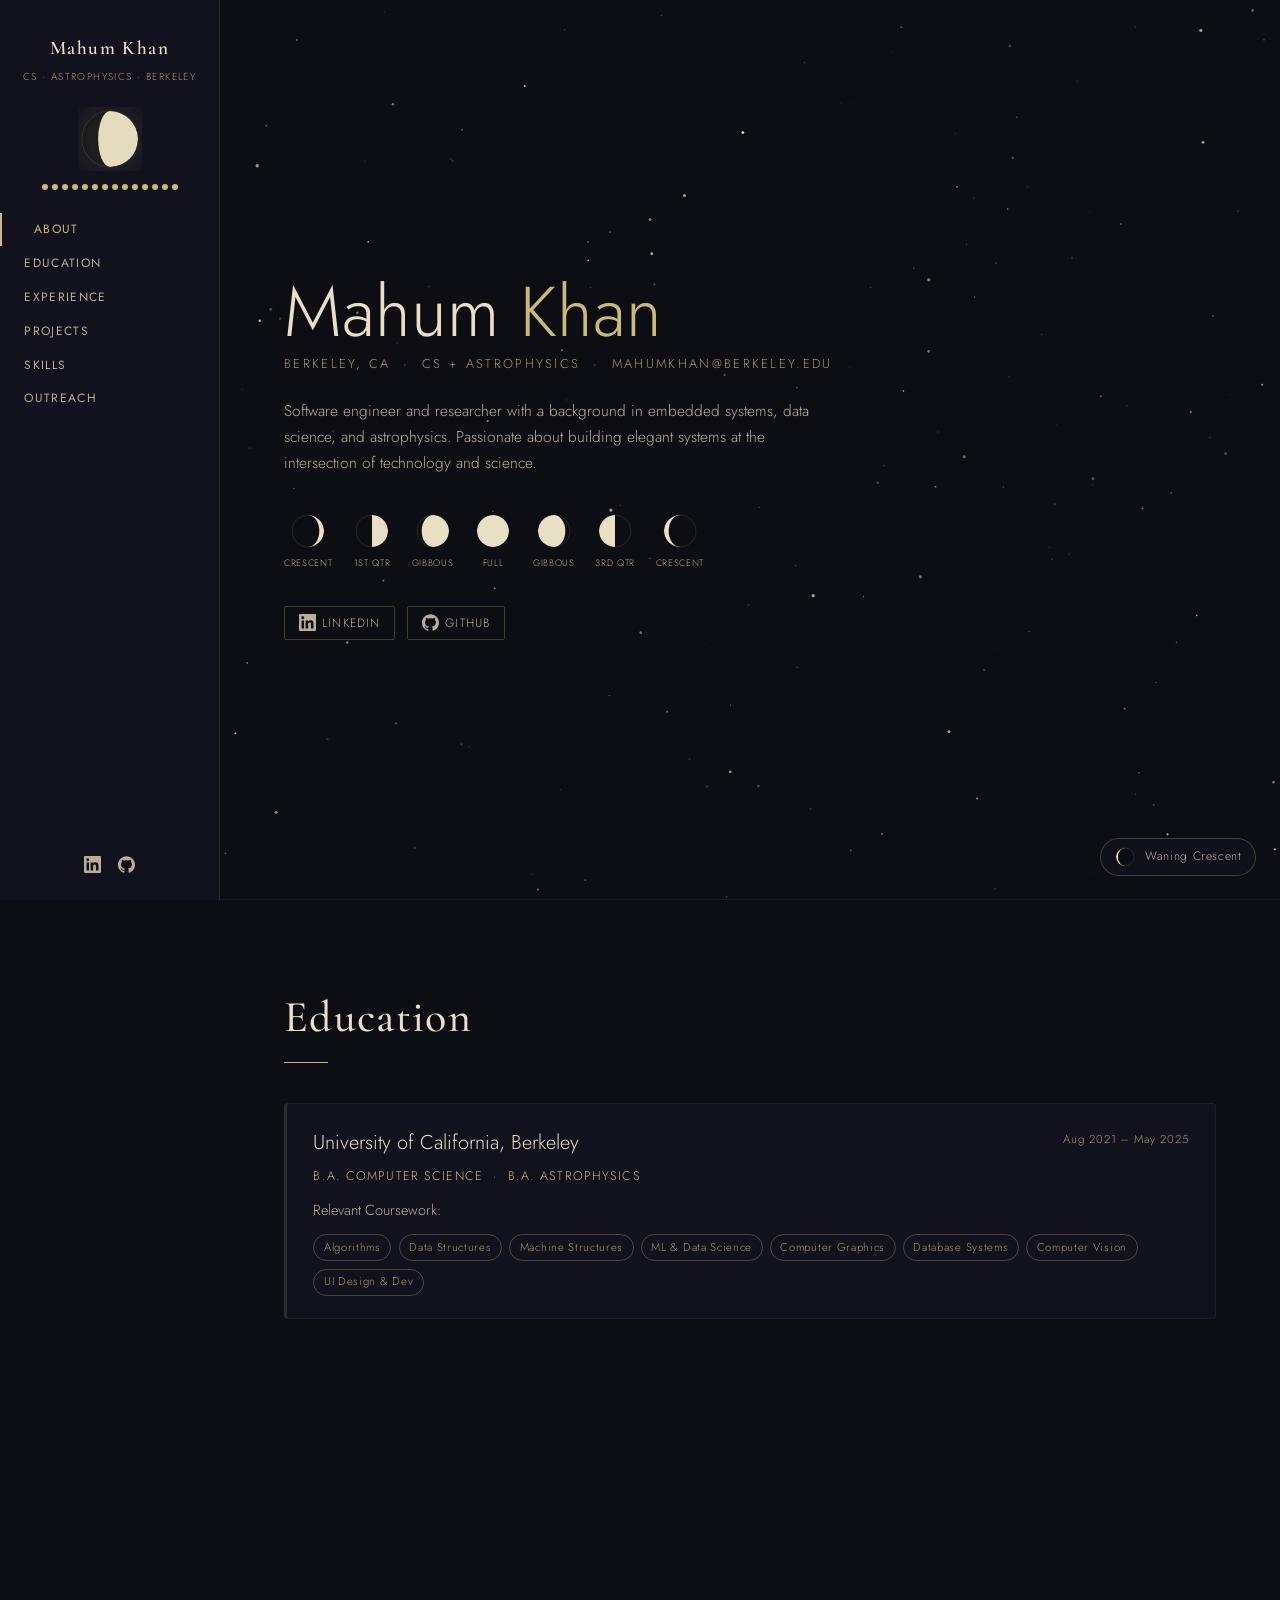
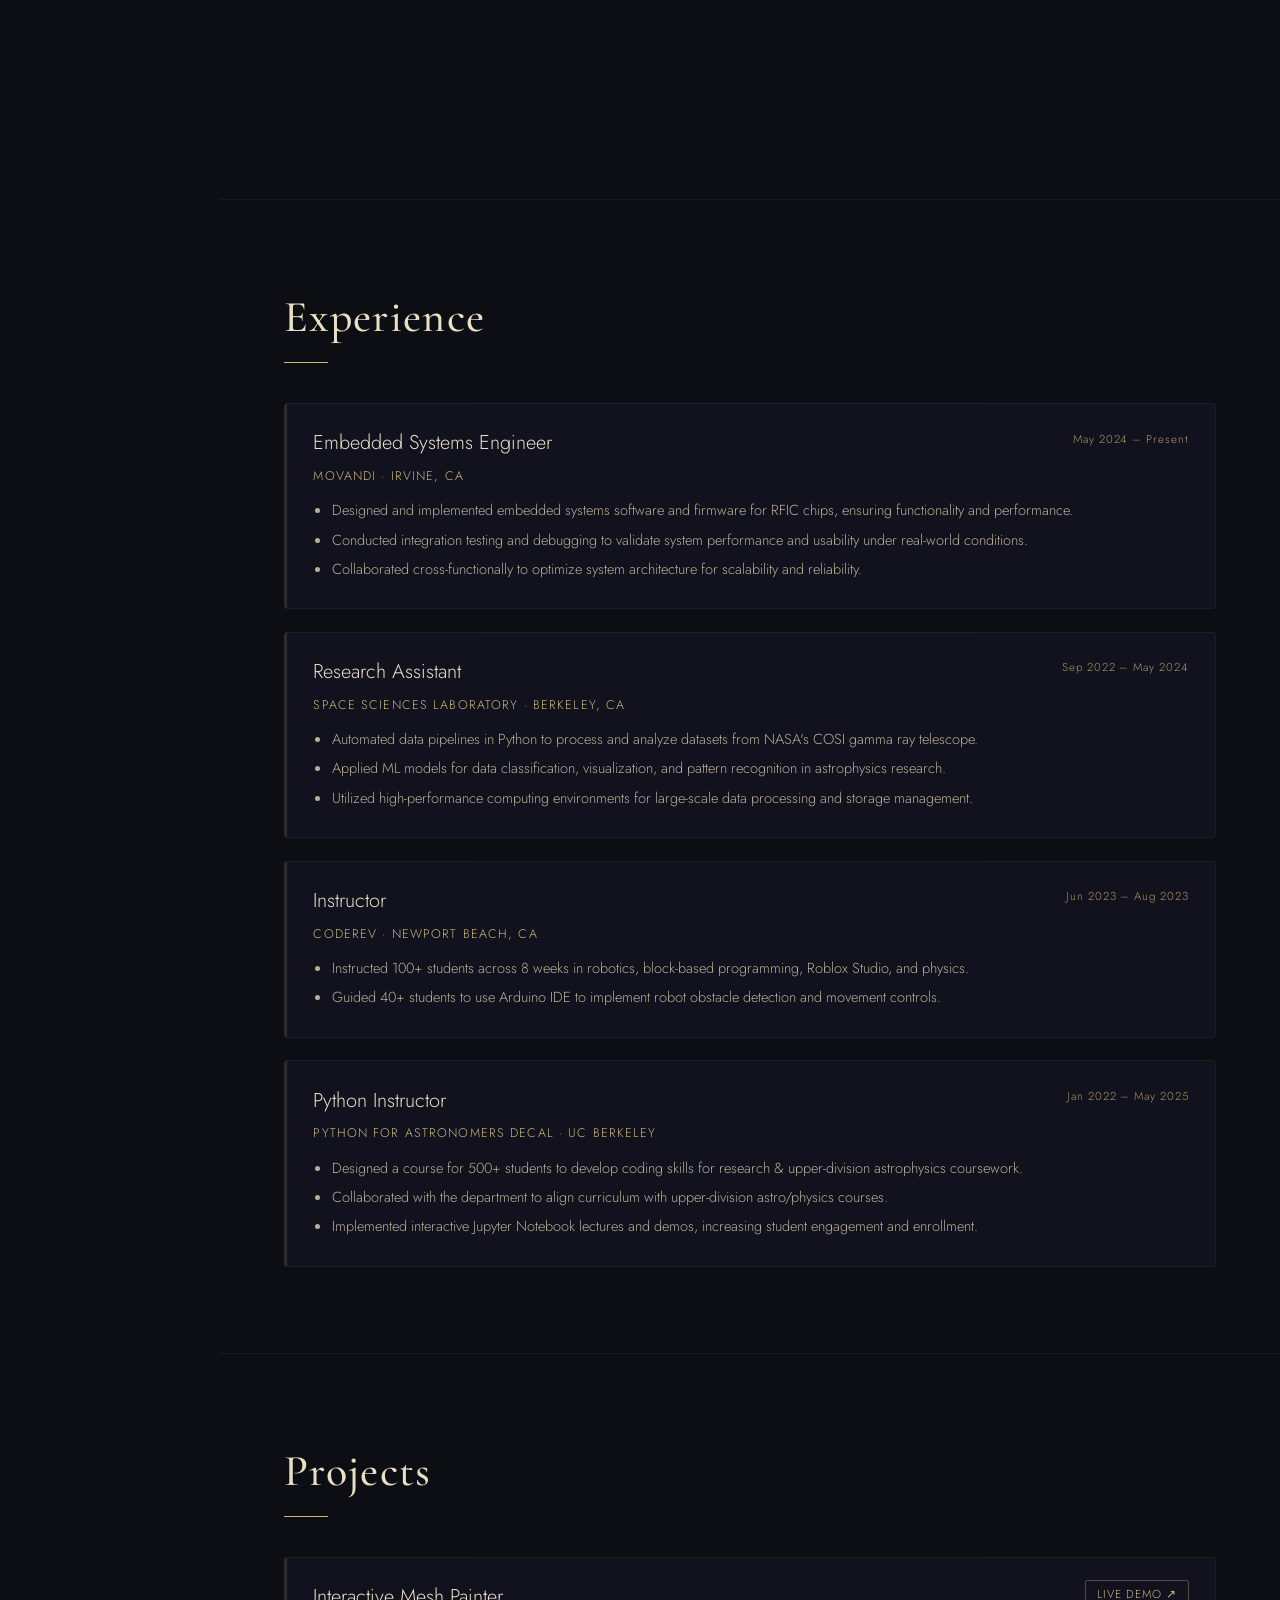
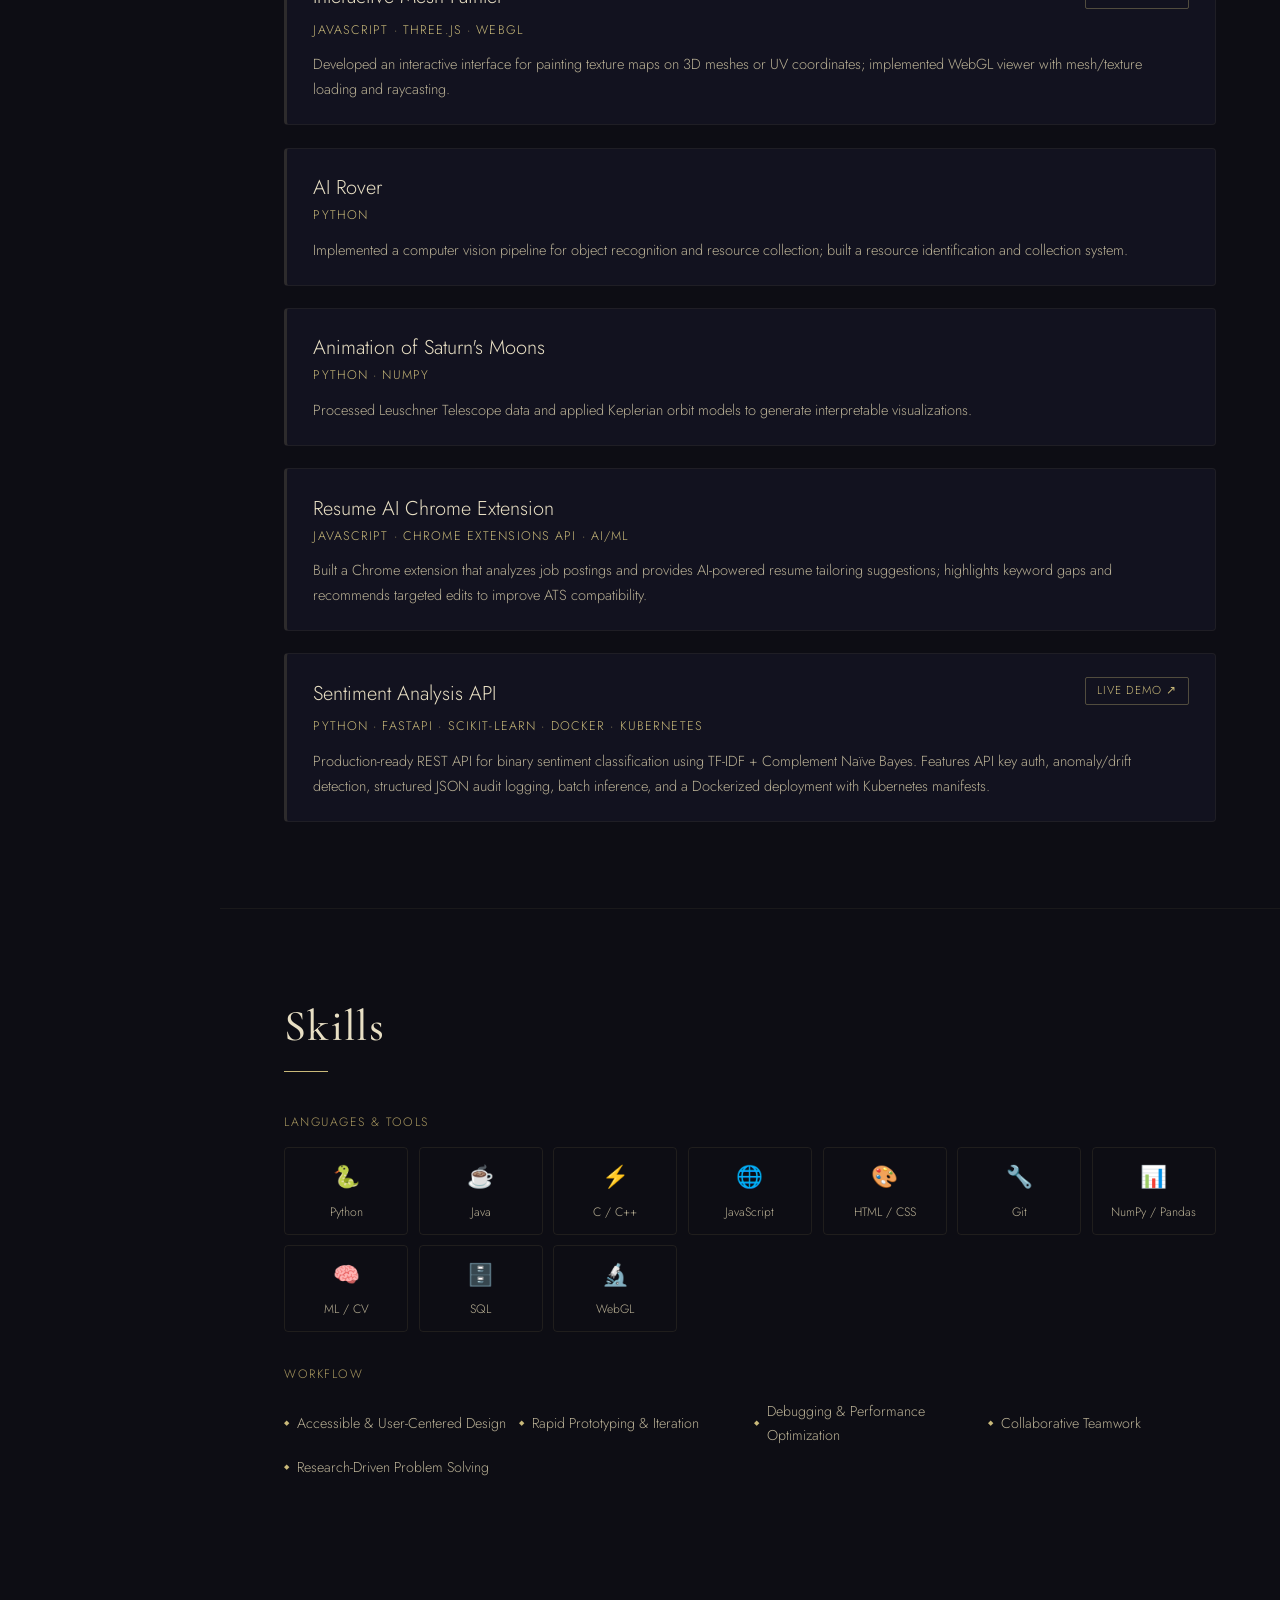
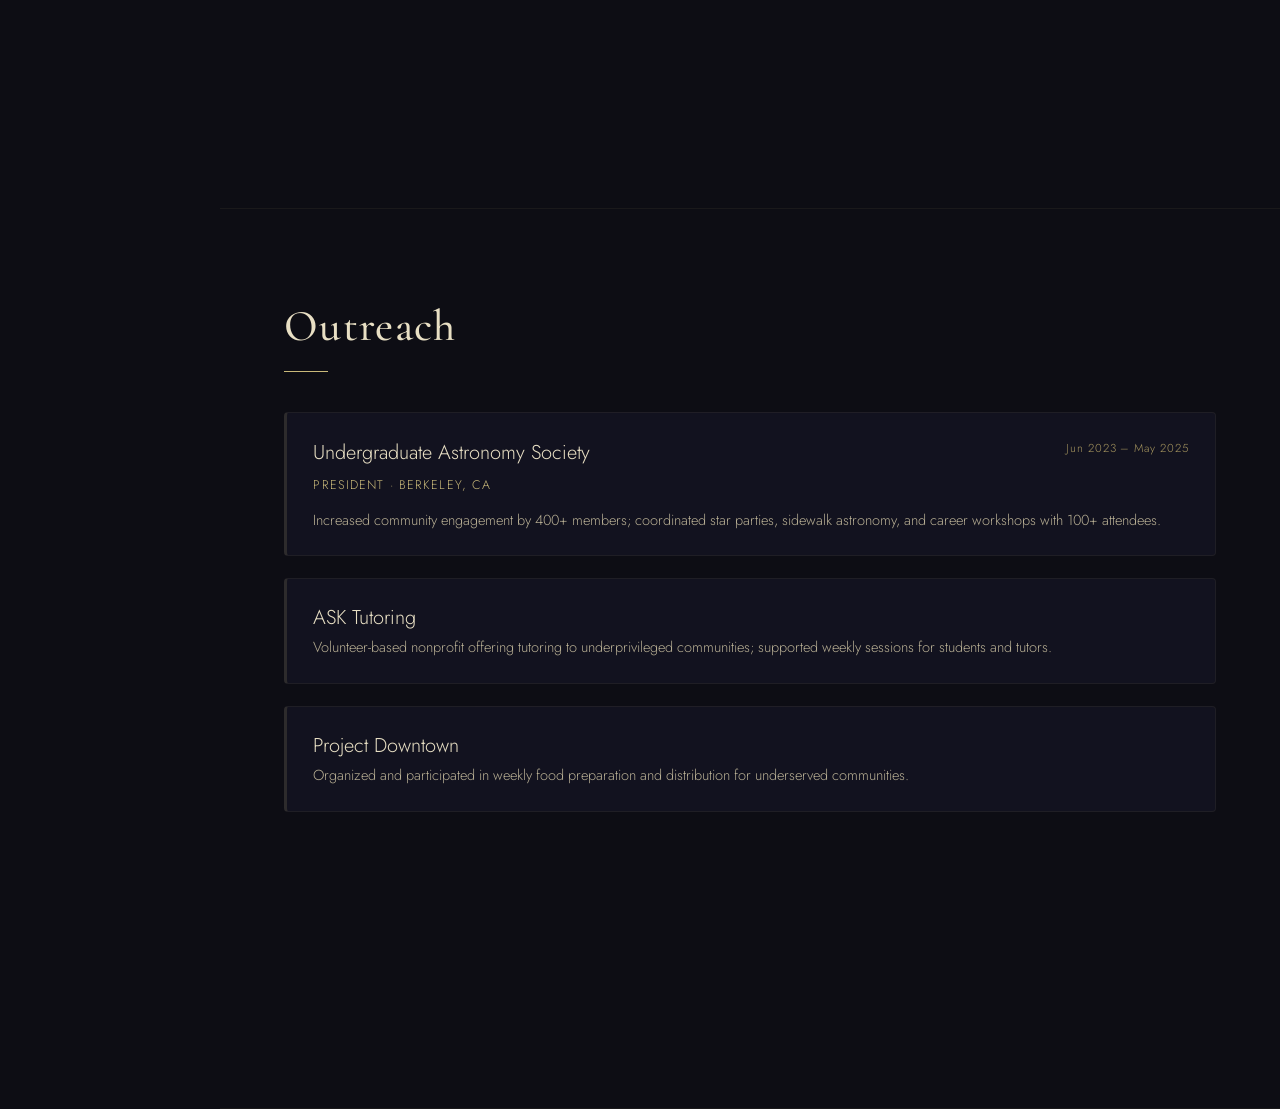
==== commit b1bfa0bf: "Add Sentiment API project card + browser demo - New project card in portfolio for Sentiment Analysis" ====
--- a/index.html
+++ b/index.html
@@ -611,6 +611,15 @@
       <div class="card-title">Resume AI Chrome Extension</div>
       <div class="card-sub">JavaScript · Chrome Extensions API · AI/ML</div>
       <p>Built a Chrome extension that analyzes job postings and provides AI-powered resume tailoring suggestions; highlights keyword gaps and recommends targeted edits to improve ATS compatibility.</p>
+    </div>
+
+    <div class="card">
+      <div class="card-header">
+        <div class="card-title">Sentiment Analysis API</div>
+        <a href="demo-sentiment/index.html" target="_blank" style="font-size:0.72rem;letter-spacing:0.09em;text-transform:uppercase;color:var(--gold);border:1px solid rgba(201,185,122,0.35);padding:0.22rem 0.65rem;border-radius:2px;white-space:nowrap;transition:all 0.2s;align-self:flex-start;" onmouseover="this.style.borderColor='var(--gold)';this.style.background='rgba(201,185,122,0.08)'" onmouseout="this.style.background=''">Live Demo ↗</a>
+      </div>
+      <div class="card-sub">Python · FastAPI · scikit-learn · Docker · Kubernetes</div>
+      <p>Production-ready REST API for binary sentiment classification using TF-IDF + Complement Naïve Bayes. Features API key auth, anomaly/drift detection, structured JSON audit logging, batch inference, and a Dockerized deployment with Kubernetes manifests.</p>
     </div>
   </section>
 
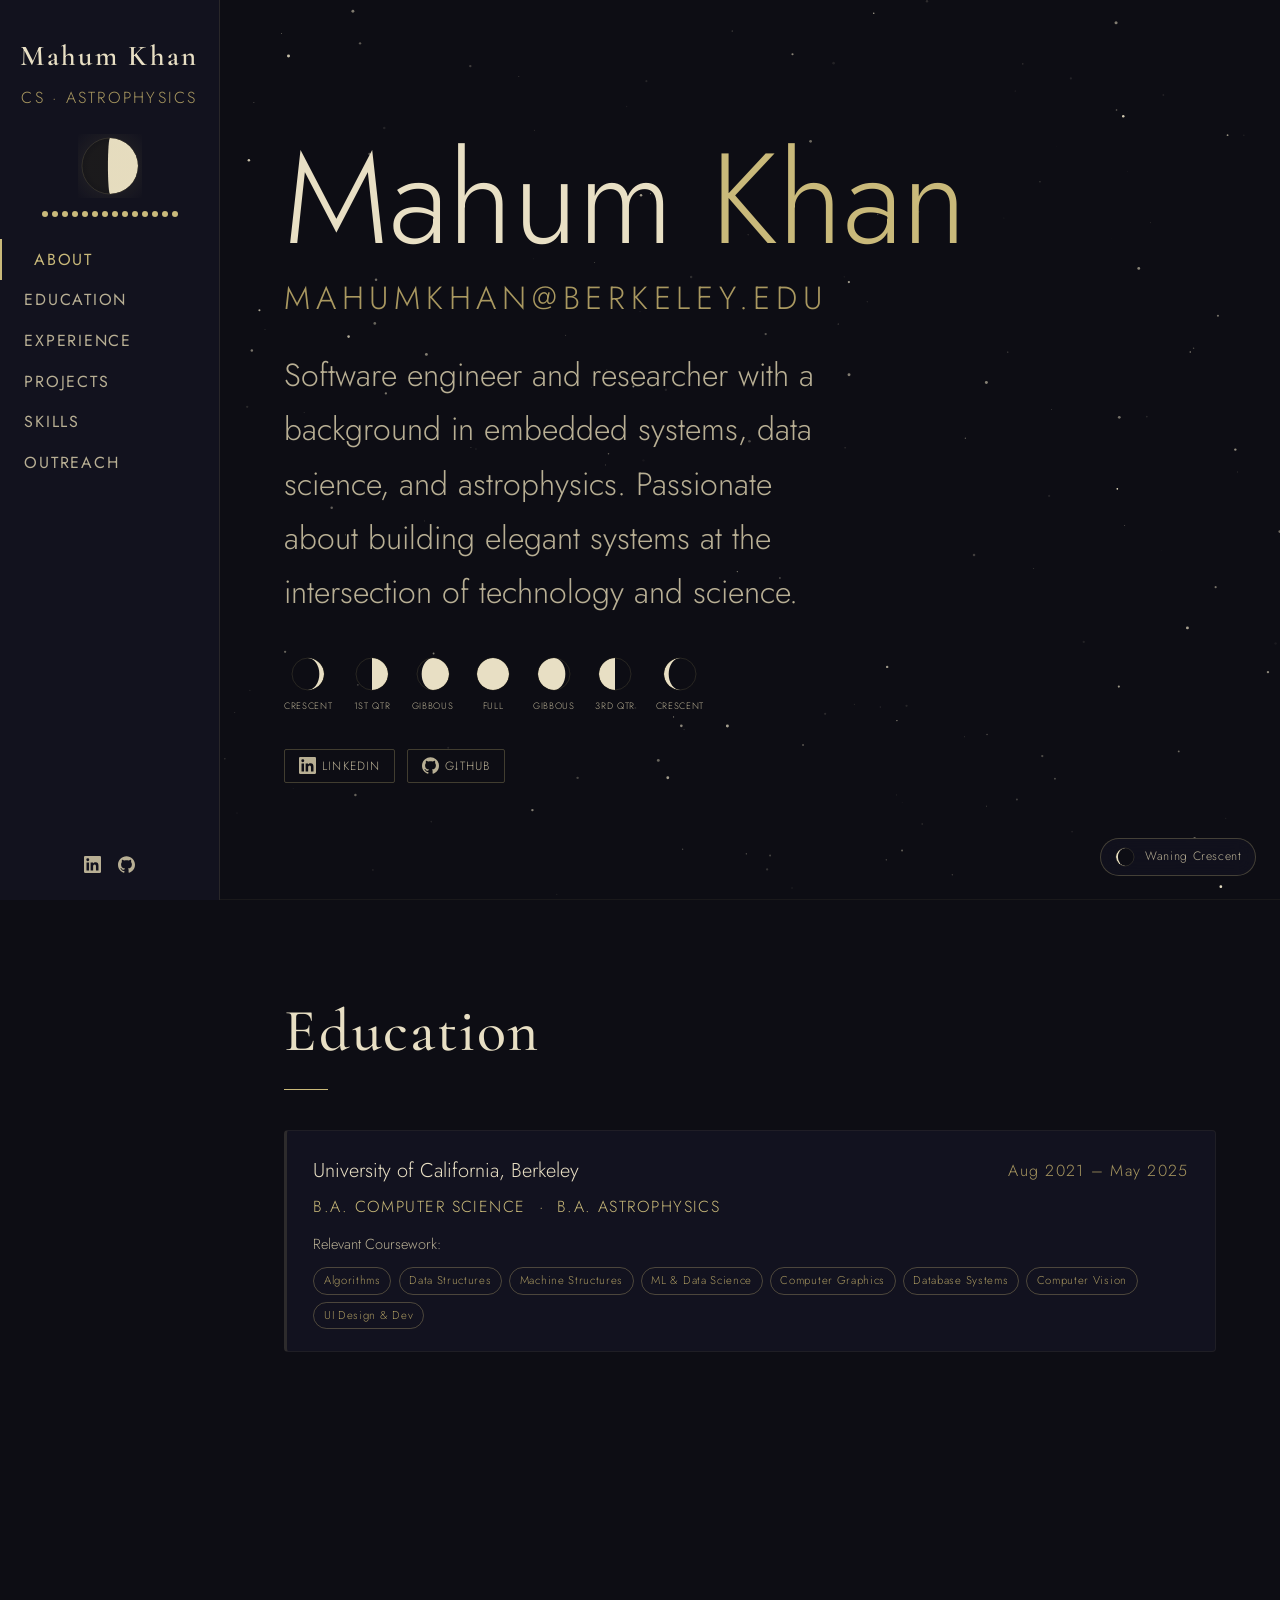
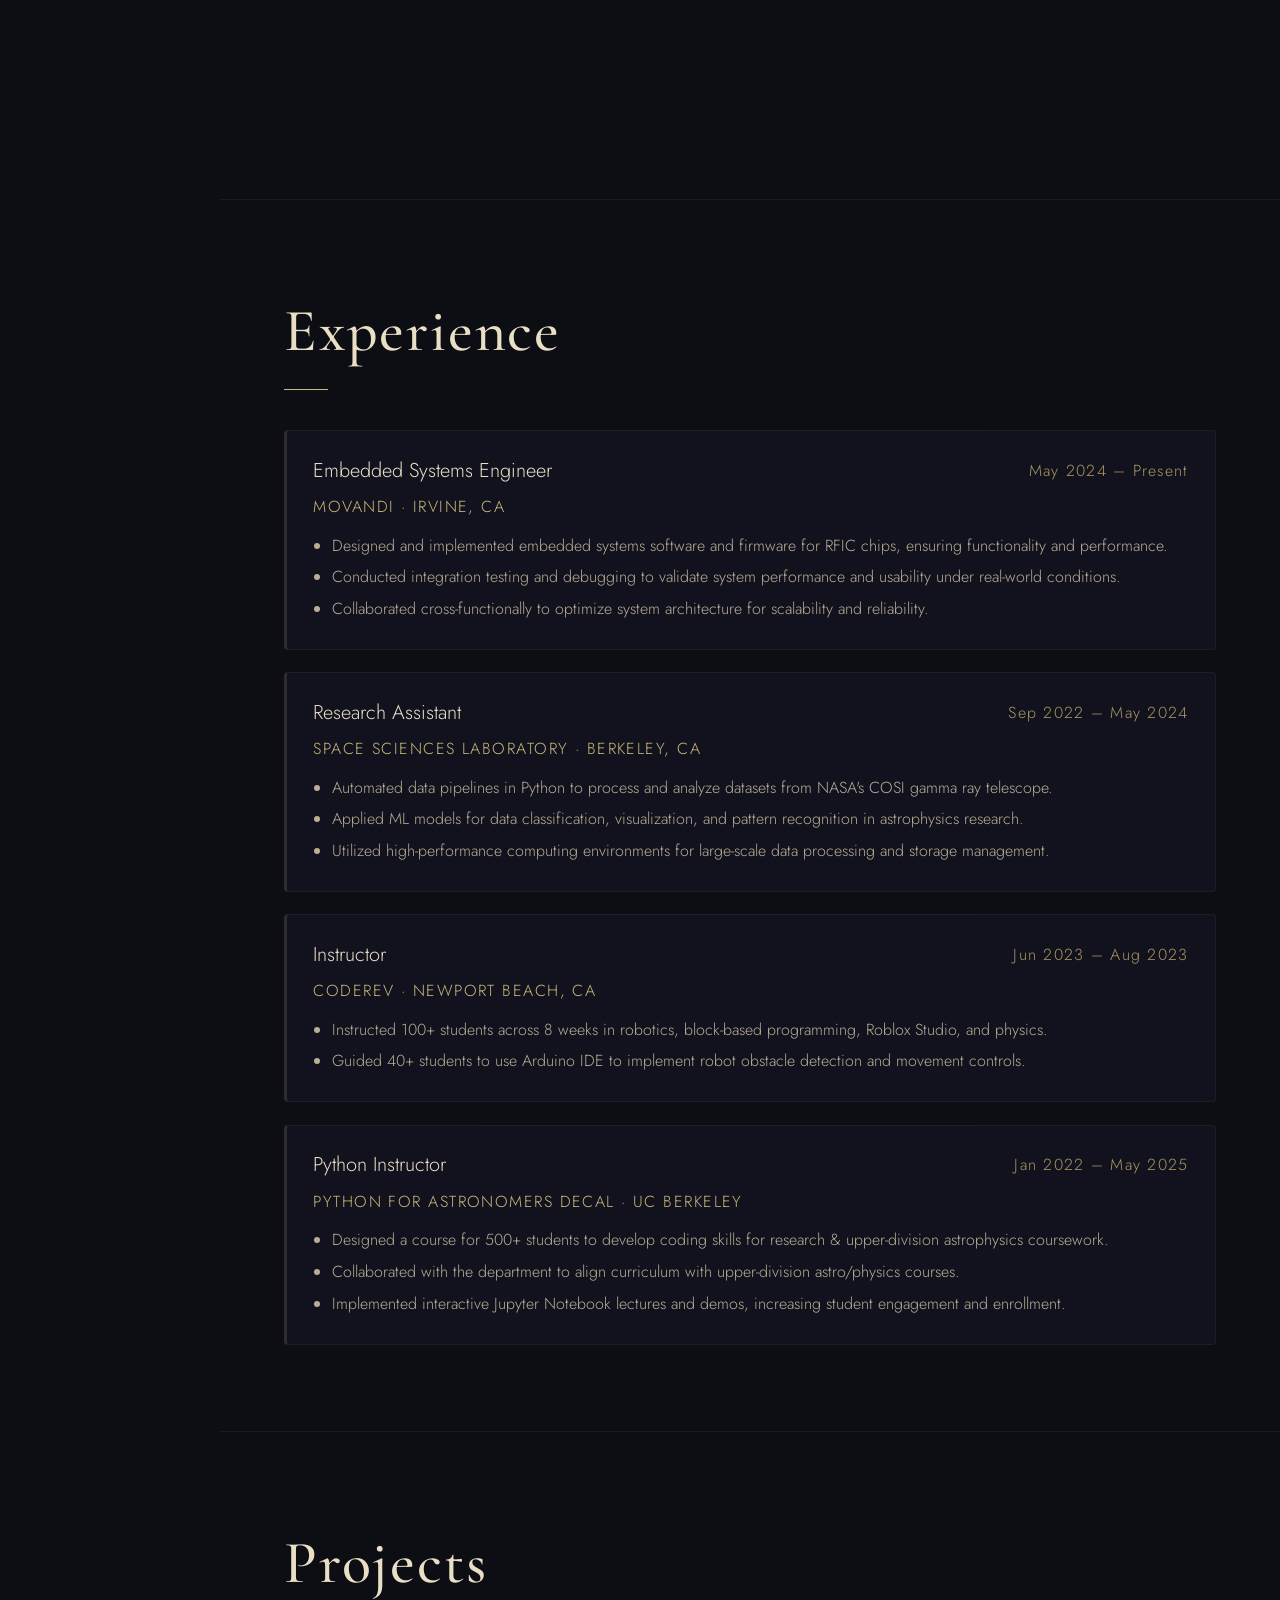
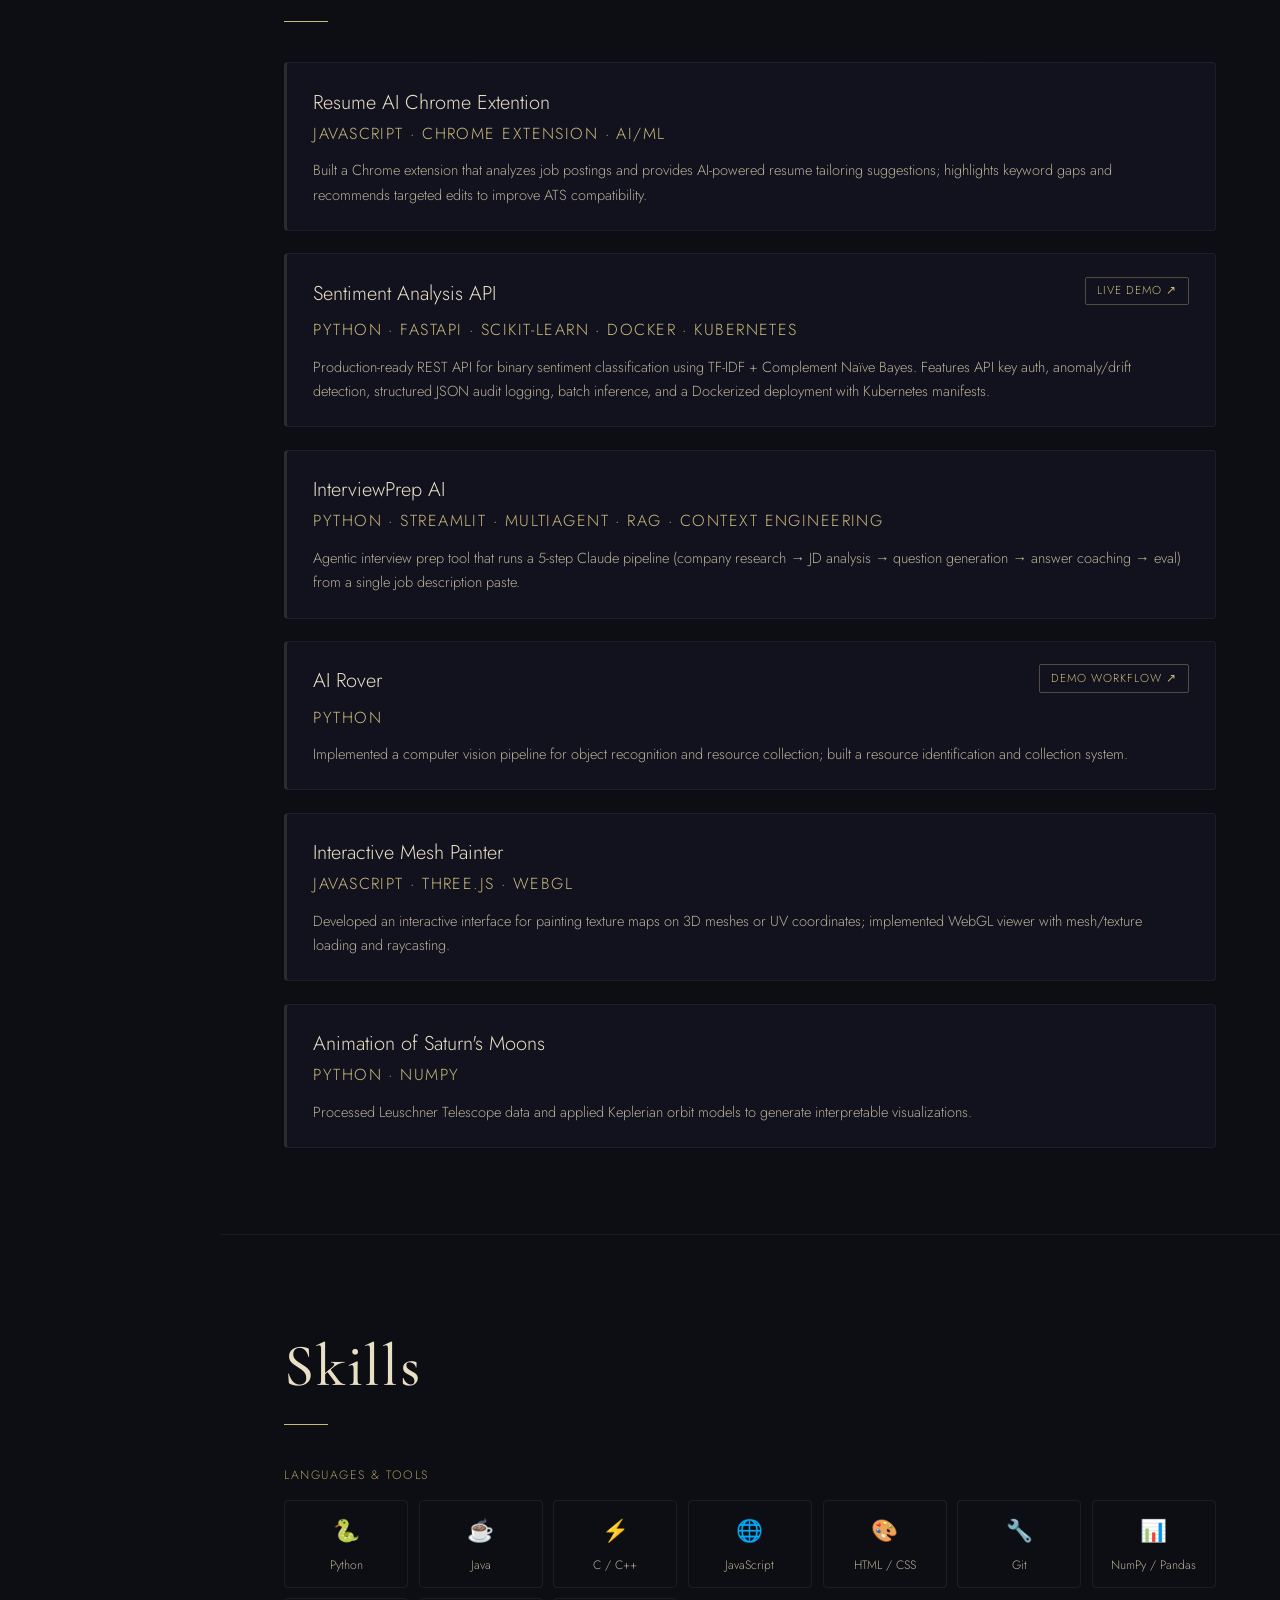
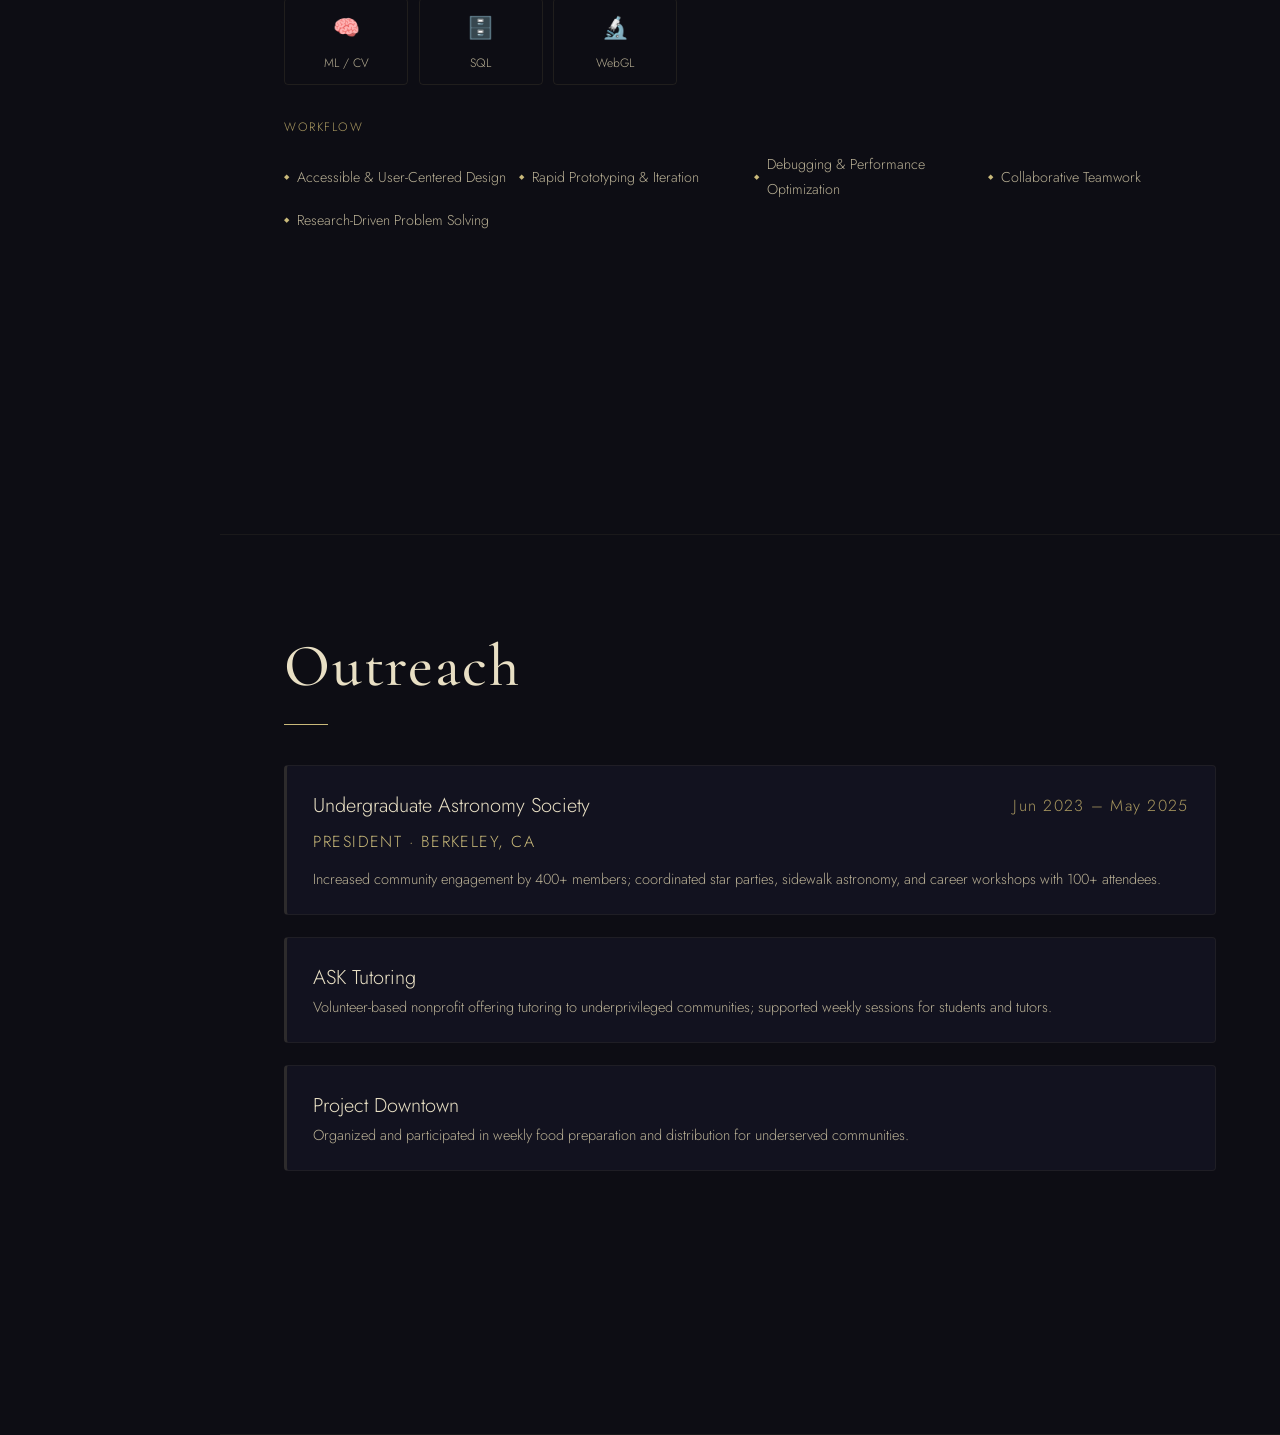
==== commit 60d24c82: "update projects" ====
--- a/index.html
+++ b/index.html
@@ -4,7 +4,7 @@
   <meta charset="utf-8">
   <meta name="viewport" content="width=device-width, initial-scale=1">
   <meta name="description" content="Mahum Khan — CS + Astrophysics, UC Berkeley">
-  <title>Mahum Khan</title>
+  <title>My Space</title>
   <link rel="icon" href="data:image/svg+xml,<svg xmlns='http://www.w3.org/2000/svg' viewBox='0 0 100 100'><text y='.9em' font-size='90'>🌙</text></svg>">
   <link rel="preconnect" href="https://fonts.googleapis.com">
   <link rel="preconnect" href="https://fonts.gstatic.com" crossorigin>
@@ -43,7 +43,6 @@
     a { color: var(--gold); text-decoration: none; transition: color 0.2s; }
     a:hover { color: var(--cream); }
 
-    /* ── Starfield ── */
     #starfield {
       position: fixed;
       inset: 0;
@@ -51,7 +50,6 @@
       pointer-events: none;
     }
 
-    /* ── Sidebar ── */
     #sidebar {
       position: fixed;
       left: 0; top: 0; bottom: 0;
@@ -67,7 +65,7 @@
 
     #sidebar-name {
       font-family: 'Cormorant Garamond', serif;
-      font-size: 1.2rem;
+      font-size: 1.8rem;
       font-weight: 600;
       color: var(--cream);
       letter-spacing: 0.08em;
@@ -77,7 +75,7 @@
     }
 
     #sidebar-sub {
-      font-size: 0.63rem;
+      font-size: 1rem;
       color: var(--gold-dim);
       letter-spacing: 0.14em;
       text-transform: uppercase;
@@ -111,7 +109,7 @@
     #sidebar-nav li a {
       display: block;
       padding: 0.42rem 1.4rem;
-      font-size: 0.75rem;
+      font-size: 1rem;
       font-weight: 400;
       letter-spacing: 0.11em;
       text-transform: uppercase;
@@ -141,10 +139,8 @@
 
     .icon-svg { width: 17px; height: 17px; fill: currentColor; vertical-align: middle; }
 
-    /* ── Main ── */
     #main { margin-left: var(--sidebar-w); position: relative; z-index: 1; }
 
-    /* ── Sections ── */
     .section {
       min-height: 100vh;
       padding: 5rem 4rem 4rem;
@@ -157,7 +153,7 @@
     #about { opacity: 1; transform: none; }
 
     .section-title {
-      font-size: 2.75rem;
+      font-size: 3.75rem;
       color: var(--cream);
       margin-bottom: 2.5rem;
     }
@@ -169,7 +165,6 @@
       margin-top: 0.45rem;
     }
 
-    /* ── Hero ── */
     #about {
       display: flex;
       flex-direction: column;
@@ -177,7 +172,7 @@
     }
 
     .hero-name {
-      font-size: 4.4rem;
+      font-size: 8rem;
       font-weight: 300;
       line-height: 1.05;
       color: var(--cream);
@@ -186,7 +181,7 @@
     .hero-name span { color: var(--gold); }
 
     .hero-sub {
-      font-size: 0.8rem;
+      font-size: 2rem;
       letter-spacing: 0.18em;
       text-transform: uppercase;
       color: var(--gold-dim);
@@ -197,7 +192,7 @@
       max-width: 540px;
       color: var(--cream-dim);
       margin-bottom: 2.2rem;
-      font-size: 0.97rem;
+      font-size: 2rem;
     }
 
     .moon-phases-strip {
@@ -243,7 +238,6 @@
       background: rgba(201,185,122,0.06);
     }
 
-    /* ── Cards ── */
     .card {
       background: var(--navy-card);
       border: 1px solid rgba(201,185,122,0.08);
@@ -273,7 +267,7 @@
     .card-title a:hover { color: var(--gold); }
 
     .card-date {
-      font-size: 0.72rem;
+      font-size: 1rem;
       letter-spacing: 0.08em;
       color: var(--gold-dim);
       white-space: nowrap;
@@ -281,7 +275,7 @@
     }
 
     .card-sub {
-      font-size: 0.78rem;
+      font-size: 1rem;
       letter-spacing: 0.09em;
       text-transform: uppercase;
       color: var(--gold);
@@ -293,12 +287,11 @@
     .card ul {
       padding-left: 1.15rem;
       color: var(--cream-dim);
-      font-size: 0.91rem;
+      font-size: 1rem;
     }
     .card ul li { margin-bottom: 0.28rem; }
     .card p { color: var(--cream-dim); font-size: 0.91rem; }
 
-    /* ── Course pills ── */
     .course-pills {
       display: flex;
       flex-wrap: wrap;
@@ -322,7 +315,6 @@
       background: rgba(201,185,122,0.08);
     }
 
-    /* ── Skills ── */
     .skills-label {
       font-size: 0.76rem;
       letter-spacing: 0.13em;
@@ -378,7 +370,6 @@
       flex-shrink: 0;
     }
 
-    /* ── Moon widget ── */
     #moon-widget {
       position: fixed;
       bottom: 1.5rem;
@@ -426,7 +417,6 @@
     }
     #moon-widget:hover #moon-widget-tooltip { opacity: 1; }
 
-    /* ── Responsive ── */
     @media (max-width: 768px) {
       #sidebar {
         width: 100%;
@@ -452,7 +442,7 @@
 
 <nav id="sidebar">
   <div id="sidebar-name">Mahum Khan</div>
-  <div id="sidebar-sub">CS · Astrophysics · Berkeley</div>
+  <div id="sidebar-sub">CS · Astrophysics </div>
   <canvas id="moon-canvas" width="64" height="64"></canvas>
   <div id="phase-dots"></div>
   <ul id="sidebar-nav">
@@ -475,10 +465,9 @@
 
 <main id="main">
 
-  <!-- About -->
   <section class="section" id="about">
     <div class="hero-name">Mahum <span>Khan</span></div>
-    <div class="hero-sub">Berkeley, CA &nbsp;·&nbsp; CS + Astrophysics &nbsp;·&nbsp; mahumkhan@berkeley.edu</div>
+    <div class="hero-sub">mahumkhan@berkeley.edu</div>
     <p class="hero-bio">
       Software engineer and researcher with a background in embedded systems, data science, and astrophysics. Passionate about building elegant systems at the intersection of technology and science.
     </p>
@@ -495,7 +484,6 @@
     </div>
   </section>
 
-  <!-- Education -->
   <section class="section" id="education">
     <h2 class="section-title">Education</h2>
     <div class="card">
@@ -511,16 +499,15 @@
         <a class="pill" href="https://cs170.org/" target="_blank" rel="noopener">Algorithms</a>
         <a class="pill" href="https://inst.eecs.berkeley.edu/~cs61b/" target="_blank" rel="noopener">Data Structures</a>
         <a class="pill" href="https://cs61c.org/" target="_blank" rel="noopener">Machine Structures</a>
-        <a class="pill" href="https://ds100.org" target="_blank" rel="noopener">ML &amp; Data Science</a>
+        <a class="pill" href="https://eecs189.org/sp26/" target="_blank" rel="noopener">ML &amp; Data Science</a>
         <a class="pill" href="https://cs184.eecs.berkeley.edu/" target="_blank" rel="noopener">Computer Graphics</a>
         <a class="pill" href="https://cs186berkeley.net/" target="_blank" rel="noopener">Database Systems</a>
         <a class="pill" href="https://cs280.computer-vision.org/" target="_blank" rel="noopener">Computer Vision</a>
-        <a class="pill" href="https://www.ischool.berkeley.edu/courses/info/213" target="_blank" rel="noopener">UI Design &amp; Dev</a>
+        <a class="pill" href="" target="_blank" rel="noopener">UI Design &amp; Dev</a>
       </div>
     </div>
   </section>
 
-  <!-- Experience -->
   <section class="section" id="experience">
     <h2 class="section-title">Experience</h2>
 
@@ -576,28 +563,55 @@
     </div>
   </section>
 
-  <!-- Projects -->
   <section class="section" id="projects">
     <h2 class="section-title">Projects</h2>
 
     <div class="card">
+      <div class="card-title">
+        <a href="https://github.com/mahumkhan1/resume-ai#" target="_blank" rel="noopener">Resume AI Chrome Extention</a>
+      </div>
+      <div class="card-sub">JavaScript · Chrome Extension · AI/ML</div>
+      <p>Built a Chrome extension that analyzes job postings and provides AI-powered resume tailoring suggestions; highlights keyword gaps and recommends targeted edits to improve ATS compatibility.</p>
+    </div>
+
+    <div class="card">
+      <div class="card-header">
+        <div class="card-title">Sentiment Analysis API</div>
+        <a href="demos/demo-sentiment-api/index.html" target="_blank" style="font-size:0.72rem;letter-spacing:0.09em;text-transform:uppercase;color:var(--gold);border:1px solid rgba(201,185,122,0.35);padding:0.22rem 0.65rem;border-radius:2px;white-space:nowrap;transition:all 0.2s;align-self:flex-start;" onmouseover="this.style.borderColor='var(--gold)';this.style.background='rgba(201,185,122,0.08)'" onmouseout="this.style.background=''">Live Demo ↗</a>
+      </div>
+      <div class="card-sub">Python · FastAPI · scikit-learn · Docker · Kubernetes</div>
+      <p>Production-ready REST API for binary sentiment classification using TF-IDF + Complement Naïve Bayes. Features API key auth, anomaly/drift detection, structured JSON audit logging, batch inference, and a Dockerized deployment with Kubernetes manifests.</p>
+    </div>
+
+    <div class="card">
+      <div class="card-title">
+         <a href="https://github.com/mahumkhan1/InterviewPrep-AI" target="_blank" rel="noopener">InterviewPrep AI</a>
+        <!-- <a href="demos/demo-sentiment-api/index.html" target="_blank" style="font-size:0.72rem;letter-spacing:0.09em;text-transform:uppercase;color:var(--gold);border:1px solid rgba(201,185,122,0.35);padding:0.22rem 0.65rem;border-radius:2px;white-space:nowrap;transition:all 0.2s;align-self:flex-start;" onmouseover="this.style.borderColor='var(--gold)';this.style.background='rgba(201,185,122,0.08)'" onmouseout="this.style.background=''">Live Demo ↗</a> -->
+      </div>
+      <div class="card-sub">Python · Streamlit · Multiagent · RAG · Context Engineering</div>
+      <p>Agentic interview prep tool that runs a 5-step Claude pipeline (company research → JD analysis → question generation → answer coaching → eval) from a single job description paste.</p>
+    </div>
+
+
+    <div class="card">
       <div class="card-header">
         <div class="card-title">
-          <a href="https://beckyfeng08.github.io/subpages/cs184/finalproject/finalprojectpage.html" target="_blank" rel="noopener">Interactive Mesh Painter</a>
+          <a href="https://stac.studentorg.berkeley.edu/project/rover" target="_blank" rel="noopener">AI Rover</a>
         </div>
-        <a href="demo/index.html" target="_blank" style="font-size:0.72rem;letter-spacing:0.09em;text-transform:uppercase;color:var(--gold);border:1px solid rgba(201,185,122,0.35);padding:0.22rem 0.65rem;border-radius:2px;white-space:nowrap;transition:all 0.2s;align-self:flex-start;" onmouseover="this.style.borderColor='var(--gold)';this.style.background='rgba(201,185,122,0.08)'" onmouseout="this.style.background=''">Live Demo ↗</a>
+        <a href="demos/demo-ai-rover/index.html" target="_blank" style="font-size:0.72rem;letter-spacing:0.09em;text-transform:uppercase;color:var(--gold);border:1px solid rgba(201,185,122,0.35);padding:0.22rem 0.65rem;border-radius:2px;white-space:nowrap;transition:all 0.2s;align-self:flex-start;" onmouseover="this.style.borderColor='var(--gold)';this.style.background='rgba(201,185,122,0.08)'" onmouseout="this.style.background=''">Demo Workflow ↗</a>
+      </div>
+      <div class="card-sub">Python</div>
+      <p>Implemented a computer vision pipeline for object recognition and resource collection; built a resource identification and collection system.</p>
+    </div>
+
+    <div class="card">
+      <div class="card-title">
+        <a href="https://beckyfeng08.github.io/subpages/cs184/finalproject/finalprojectpage.html" target="_blank" rel="noopener">Interactive Mesh Painter</a>
       </div>
       <div class="card-sub">JavaScript · Three.js · WebGL</div>
       <p>Developed an interactive interface for painting texture maps on 3D meshes or UV coordinates; implemented WebGL viewer with mesh/texture loading and raycasting.</p>
     </div>
 
-    <div class="card">
-      <div class="card-title">
-        <a href="https://stac.studentorg.berkeley.edu/project/rover" target="_blank" rel="noopener">AI Rover</a>
-      </div>
-      <div class="card-sub">Python</div>
-      <p>Implemented a computer vision pipeline for object recognition and resource collection; built a resource identification and collection system.</p>
-    </div>
 
     <div class="card">
       <div class="card-title">
@@ -606,24 +620,8 @@
       <div class="card-sub">Python · NumPy</div>
       <p>Processed Leuschner Telescope data and applied Keplerian orbit models to generate interpretable visualizations.</p>
     </div>
-
-    <div class="card">
-      <div class="card-title">Resume AI Chrome Extension</div>
-      <div class="card-sub">JavaScript · Chrome Extensions API · AI/ML</div>
-      <p>Built a Chrome extension that analyzes job postings and provides AI-powered resume tailoring suggestions; highlights keyword gaps and recommends targeted edits to improve ATS compatibility.</p>
-    </div>
-
-    <div class="card">
-      <div class="card-header">
-        <div class="card-title">Sentiment Analysis API</div>
-        <a href="demo-sentiment/index.html" target="_blank" style="font-size:0.72rem;letter-spacing:0.09em;text-transform:uppercase;color:var(--gold);border:1px solid rgba(201,185,122,0.35);padding:0.22rem 0.65rem;border-radius:2px;white-space:nowrap;transition:all 0.2s;align-self:flex-start;" onmouseover="this.style.borderColor='var(--gold)';this.style.background='rgba(201,185,122,0.08)'" onmouseout="this.style.background=''">Live Demo ↗</a>
-      </div>
-      <div class="card-sub">Python · FastAPI · scikit-learn · Docker · Kubernetes</div>
-      <p>Production-ready REST API for binary sentiment classification using TF-IDF + Complement Naïve Bayes. Features API key auth, anomaly/drift detection, structured JSON audit logging, batch inference, and a Dockerized deployment with Kubernetes manifests.</p>
-    </div>
   </section>
 
-  <!-- Skills -->
   <section class="section" id="skills">
     <h2 class="section-title">Skills</h2>
     <div class="skills-label">Languages &amp; Tools</div>
@@ -649,7 +647,6 @@
     </ul>
   </section>
 
-  <!-- Outreach -->
   <section class="section" id="outreach">
     <h2 class="section-title">Outreach</h2>
 
@@ -681,7 +678,6 @@
 
 </main>
 
-<!-- Moon Widget -->
 <div id="moon-widget">
   <div id="moon-widget-inner">
     <canvas id="widget-moon" width="22" height="22"></canvas>
@@ -693,7 +689,6 @@
 </div>
 
 <script>
-// ── Moon phase math ────────────────────────────────────────────────────────────
 const SYNODIC = 29.53058867;
 const KNOWN_NEW_MOON_MS = new Date('2000-01-06T18:14:00Z').getTime();
 
@@ -718,38 +713,28 @@
 
 const todayPhase = getMoonPhase(new Date());
 
-// ── Draw moon on canvas ────────────────────────────────────────────────────────
-// Algorithm:
-//   Waxing (p<0.5): right side lit. Crescent (p<0.25): dark ellipse on right.
-//                   Gibbous (p>0.25): lit ellipse added to left.
-//   Waning (p>0.5): left side lit.  Gibbous (p<0.75): lit ellipse added to right.
-//                   Crescent (p>0.75): dark ellipse on left.
-//   Ellipse x-radius = |cos(phi)| * r where phi = p*2π.
 function drawMoon(ctx, cx, cy, r, age, glow) {
   const W = ctx.canvas.width, H = ctx.canvas.height;
   ctx.clearRect(0, 0, W, H);
-
   const p   = age / SYNODIC;
   const phi = p * 2 * Math.PI;
   const LIGHT = '#e8dfc4';
   const DARK  = '#0d0d14';
 
-  // Dark background disc
   ctx.beginPath();
   ctx.arc(cx, cy, r, 0, 2 * Math.PI);
   ctx.fillStyle = DARK;
   ctx.fill();
 
-  // Clip helper: intersects the disc with left or right half-rectangle, then calls fn
   function halfFill(side, color, shapeIsEllipse, xR) {
     ctx.save();
     ctx.beginPath();
     ctx.arc(cx, cy, r, 0, 2 * Math.PI);
-    ctx.clip();                        // restrict to disc
+    ctx.clip();
     ctx.beginPath();
     if (side === 'right') ctx.rect(cx,         cy - r - 1, r + 2, 2 * r + 2);
     else                  ctx.rect(cx - r - 2, cy - r - 1, r + 2, 2 * r + 2);
-    ctx.clip();                        // restrict to half
+    ctx.clip();
     ctx.beginPath();
     if (shapeIsEllipse) ctx.ellipse(cx, cy, xR, r, 0, 0, 2 * Math.PI);
     else                ctx.arc(cx, cy, r, 0, 2 * Math.PI);
@@ -759,34 +744,27 @@
   }
 
   if (p >= 0.99 || p <= 0.01) {
-    // new moon — leave dark
+    // new moon
   } else if (p <= 0.5) {
-    // waxing — right half is the lit base
     halfFill('right', LIGHT, false, 0);
     if (p < 0.25) {
-      // crescent: dark ellipse trims the lit right half
-      const xR = Math.cos(phi) * r;  // cos(0→π/2) → 1→0, always > 0
+      const xR = Math.cos(phi) * r;
       if (xR > 0.5) halfFill('right', DARK, true, xR);
     } else if (p > 0.25) {
-      // gibbous: lit ellipse expands into left half
-      const xR = -Math.cos(phi) * r; // cos(π/2→π) → 0→-1, so -cos > 0
+      const xR = -Math.cos(phi) * r;
       if (xR > 0.5) halfFill('left', LIGHT, true, xR);
     }
   } else {
-    // waning — left half is the lit base
     halfFill('left', LIGHT, false, 0);
     if (p < 0.75) {
-      // gibbous: lit ellipse expands into right half
-      const xR = -Math.cos(phi) * r; // cos(π→3π/2) → -1→0, so -cos > 0
+      const xR = -Math.cos(phi) * r;
       if (xR > 0.5) halfFill('right', LIGHT, true, xR);
     } else if (p > 0.75) {
-      // crescent: dark ellipse trims the lit left half
-      const xR = Math.cos(phi) * r;  // cos(3π/2→2π) → 0→1, always > 0
+      const xR = Math.cos(phi) * r;
       if (xR > 0.5) halfFill('left', DARK, true, xR);
     }
   }
 
-  // Glow
   if (glow) {
     const illum = (1 - Math.cos(phi)) / 2;
     if (illum > 0.08) {
@@ -800,7 +778,6 @@
     }
   }
 
-  // Rim
   ctx.beginPath();
   ctx.arc(cx, cy, r, 0, 2 * Math.PI);
   ctx.strokeStyle = 'rgba(201,185,122,0.25)';
@@ -808,7 +785,6 @@
   ctx.stroke();
 }
 
-// ── Nav moon with lerp ─────────────────────────────────────────────────────────
 const navCtx = document.getElementById('moon-canvas').getContext('2d');
 let displayAge = todayPhase.age;
 let targetAge  = todayPhase.age;
@@ -828,7 +804,6 @@
 
 drawMoon(navCtx, 32, 32, 28, todayPhase.age, true);
 
-// ── Phase dots ─────────────────────────────────────────────────────────────────
 (function() {
   const wrap = document.getElementById('phase-dots');
   for (let i = 0; i < 14; i++) {
@@ -838,7 +813,6 @@
   }
 })();
 
-// ── Moon widget ────────────────────────────────────────────────────────────────
 const wCtx = document.getElementById('widget-moon').getContext('2d');
 drawMoon(wCtx, 11, 11, 9, todayPhase.age, false);
 const pName = getPhaseName(todayPhase.age);
@@ -848,7 +822,6 @@
   'Illumination: ' + Math.round(todayPhase.illumination * 100) + '%<br>' +
   'Age: ' + todayPhase.age.toFixed(1) + ' days';
 
-// ── Hero phase icon strip ──────────────────────────────────────────────────────
 (function() {
   const phases = [
     { label: 'Crescent',  age: SYNODIC * 0.125 },
@@ -874,14 +847,12 @@
   });
 })();
 
-// ── Scroll → nav moon lerp ─────────────────────────────────────────────────────
 window.addEventListener('scroll', () => {
   const max = document.body.scrollHeight - window.innerHeight;
   const ratio = max > 0 ? window.scrollY / max : 0;
   setNavAge(ratio * SYNODIC);
 }, { passive: true });
 
-// ── Starfield ──────────────────────────────────────────────────────────────────
 const sf = document.getElementById('starfield');
 const sc = sf.getContext('2d');
 let stars = [];
@@ -891,14 +862,14 @@
 function mkStars() {
   stars = [];
   for (let i = 0; i < 200; i++) {
-    const bright = Math.random() < 0.15; // 15% are bright flashers
+    const bright = Math.random() < 0.15;
     stars.push({
       x:      Math.random() * sf.width,
       y:      Math.random() * sf.height,
       r:      Math.random() * 1.2 + 0.3,
       min:    bright ? 0.05 : 0.1,
       max:    bright ? 1.0  : Math.random() * 0.5 + 0.4,
-      period: (Math.random() * 3 + 1) * 1000, // 1–4s — fast, visible twinkle
+      period: (Math.random() * 3 + 1) * 1000,
       off:    Math.random() * Math.PI * 2,
     });
   }
@@ -907,10 +878,9 @@
 function drawStars(t) {
   sc.clearRect(0, 0, sf.width, sf.height);
   stars.forEach(s => {
-    // Smooth 0→1→0 pulse using (1 - cos) / 2
     const pulse = (1 - Math.cos((t / s.period) * Math.PI * 2 + s.off)) / 2;
     const a = s.min + (s.max - s.min) * pulse;
-    const rr = s.r * (0.85 + 0.3 * pulse); // slight size pulse
+    const rr = s.r * (0.85 + 0.3 * pulse);
     sc.beginPath();
     sc.arc(s.x, s.y, rr, 0, Math.PI * 2);
     sc.fillStyle = 'rgba(232,223,196,' + a + ')';
@@ -922,13 +892,11 @@
 resizeSf(); mkStars(); requestAnimationFrame(drawStars);
 window.addEventListener('resize', () => { resizeSf(); mkStars(); });
 
-// ── Scroll fade-in ─────────────────────────────────────────────────────────────
 const fadeObs = new IntersectionObserver(entries => {
   entries.forEach(e => { if (e.isIntersecting) e.target.classList.add('visible'); });
 }, { threshold: 0.1 });
 document.querySelectorAll('.section:not(#about)').forEach(s => fadeObs.observe(s));
 
-// ── Active nav ─────────────────────────────────────────────────────────────────
 const navLinks = document.querySelectorAll('#sidebar-nav .nav-link');
 const navObs = new IntersectionObserver(entries => {
   entries.forEach(e => {
@@ -943,4 +911,4 @@
 </script>
 
 </body>
-</html>
+</html>
